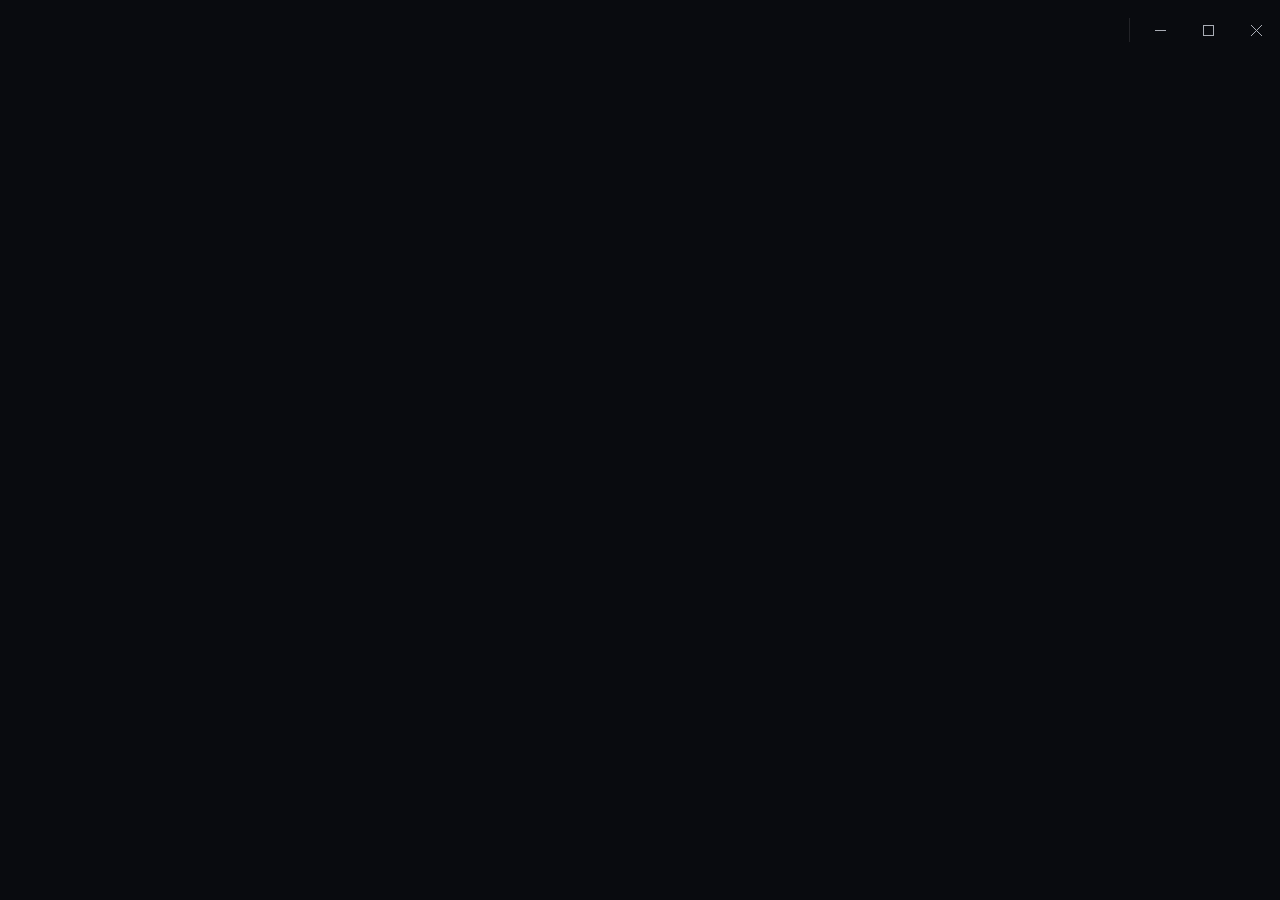
==== ui/index.html @ ceb78665 "duostream v0.5.0" ====
﻿<!doctype html>
<html lang="en">
<head>
  <meta charset="utf-8">
  <meta name="viewport" content="width=device-width, initial-scale=1">
  <title>duostream</title>
  <link rel="stylesheet" href="app.css">
</head>
<body>
  <!-- sign-in gate -->
  <div id="gate" class="gate hidden"></div>

  <!-- app shell -->
  <div id="shell" class="hidden">
    <header class="navbar">
      <div class="left">
        <button class="icon-btn" id="sideToggle" title="Toggle sidebar"></button>
        <a class="logo" href="#" id="logoLink"><svg class="mark" viewBox="0 0 314 215" aria-hidden="true"><g fill="currentColor" stroke="currentColor" stroke-width="20" stroke-linejoin="round"><polygon points="131.14,10 227.86,10 120.86,117 24.14,117"/><polygon points="193.14,98 289.86,98 182.86,205 86.14,205"/></g></svg><span class="word">duostream</span></a>
        <a class="navlink" href="#" data-view="following">Following</a>
        <a class="navlink" href="#" data-view="browse">Browse</a>
        <a class="navlink" href="#" data-view="drops">Drops</a>
      </div>
      <form class="search" id="searchForm" autocomplete="off">
        <input id="searchInput" placeholder="Search" spellcheck="false">
        <button class="icon-btn" type="submit" id="searchBtn" title="Search"></button>
        <div class="suggest hidden" id="suggest"></div>
      </form>
      <div class="right" id="navRight"></div>
    </header>

    <div class="layout">
      <aside class="sidebar" id="sidebar"></aside>
      <main class="main" id="main"></main>
      <aside class="chat hidden" id="chat"></aside>
    </div>
  </div>

  <div id="toast" class="toast hidden"></div>

  <!-- custom window controls (the native title bar is turned off) -->
  <div class="winbar" id="winbar">
    <button class="wb" id="wbMin" title="Minimize" tabindex="-1"><svg viewBox="0 0 10 10"><path d="M0 5h10" /></svg></button>
    <button class="wb" id="wbMax" title="Maximize" tabindex="-1"><svg viewBox="0 0 10 10"><rect x=".5" y=".5" width="9" height="9" /></svg></button>
    <button class="wb close" id="wbClose" title="Close" tabindex="-1"><svg viewBox="0 0 10 10"><path d="M0 0l10 10M10 0 0 10" /></svg></button>
  </div>

  <script src="hls.min.js"></script>
  <script src="enhancer.js"></script>
  <script src="app.js"></script>
  <script src="enhancer-ui.js"></script>
</body>
</html>
---- ui/app.css ----
/* Kick "edge" design tokens (dark theme), taken from kick.com's stylesheet.
   Additions for search suggestions, mini player, plugins and settings are at the end. */
@font-face { font-family: "Inter"; font-weight: 400; src: url("fonts/Inter-Regular.ttf") format("truetype"); }
@font-face { font-family: "Inter"; font-weight: 600; src: url("fonts/Inter-SemiBold.ttf") format("truetype"); }
@font-face { font-family: "Inter"; font-weight: 700; src: url("fonts/Inter-Bold.ttf") format("truetype"); }

:root {
  color-scheme: dark;
  --bg-lowest: #090b0f;      /* surface-bg-lowest  asphaltBlack-950 */
  --bg-default: #181b1f;     /* surface-bg-default asphaltBlack-900 */
  --bg-highest: #23272b;     /* surface-bg-highest asphaltBlack-850 */
  --bg-800: #2e3237;
  --bg-neutral: #3a3d43;     /* neutral-bg-default asphaltBlack-750 */
  --fg: #ffffff;             /* surface-fg-default */
  --fg-subtle: #a9adb5;      /* surface-fg-subtle asphaltBlack-300 */
  --fg-muted: #757981;
  --fg-nontext: #ffffff66;
  --line: #ffffff1a;
  --brand: #53fc18;          /* voltGreen-150 */
  --brand-hover: #00e300;
  --brand-fg: #090b0f;
  --live: #e51147;           /* critical-bg strawberry-500 */
  --twitch: #9147ff;
  --radius-sm: 4px; --radius-md: 6px; --radius-lg: 8px; --radius-xl: 12px;
  --nav-h: 60px;
  --side-w: 256px;
  --side-w-collapsed: 64px;
  --chat-w: 340px;
}

* { box-sizing: border-box; }
html, body { margin: 0; height: 100%; background: var(--bg-lowest); color: var(--fg); font: 400 14px/1.43 "Inter", system-ui, sans-serif; overflow: hidden; -webkit-font-smoothing: antialiased; user-select: none; }
button { font: inherit; color: inherit; border: 0; background: none; cursor: pointer; padding: 0; }
input { font: inherit; color: inherit; }
a { color: inherit; text-decoration: none; }
img { display: block; }
.hidden { display: none !important; }
::-webkit-scrollbar { width: 8px; height: 8px; }
::-webkit-scrollbar-thumb { background: #ffffff26; border-radius: 99px; }
::-webkit-scrollbar-thumb:hover { background: #ffffff40; }
::-webkit-scrollbar-track { background: transparent; }

/* ---------------------------------------------------------------- buttons */
.btn { display: inline-flex; align-items: center; justify-content: center; gap: 6px; height: 36px; padding: 0 16px; border-radius: var(--radius-md); font-weight: 600; font-size: 14px; white-space: nowrap; transition: background .12s; }
.btn.sm { height: 32px; padding: 0 12px; }
.btn.primary { background: var(--brand); color: var(--brand-fg); }
.btn.primary:hover { background: var(--brand-hover); }
.btn.secondary { background: var(--bg-neutral); color: var(--fg); }
.btn.secondary:hover { background: #454950; }
.btn.ghost:hover { background: var(--bg-highest); }
.btn.twitch { background: var(--twitch); color: #fff; }
.btn.twitch:hover { background: #772ce8; }
.btn svg { width: 18px; height: 18px; }
.icon-btn { width: 36px; height: 36px; display: inline-flex; align-items: center; justify-content: center; border-radius: var(--radius-md); color: var(--fg); }
.icon-btn:hover { background: var(--bg-highest); }
.icon-btn svg { width: 20px; height: 20px; }

/* ---------------------------------------------------------------- navbar */
.navbar { position: fixed; inset: 0 0 auto 0; height: var(--nav-h); z-index: 30; display: flex; align-items: center; gap: 8px; padding: 0 16px 0 12px; background: var(--bg-default); }
.navbar .left { display: flex; align-items: center; gap: 4px; flex: 1; min-width: 0; }
.logo { display: flex; align-items: center; gap: 9px; margin: 0 14px 0 6px; font-weight: 600; font-size: 19px; letter-spacing: -.6px; color: var(--brand); text-decoration: none; }
.logo .mark { height: .95em; width: auto; flex: none; }
.logo .word { color: #fff; }
.navlink { height: 36px; padding: 0 12px; display: inline-flex; align-items: center; border-radius: var(--radius-md); font-weight: 600; font-size: 15px; color: var(--fg); }
.navlink:hover { background: var(--bg-highest); }
.navlink.active { color: var(--brand); }
.search { flex: 0 1 480px; display: flex; align-items: center; height: 40px; background: var(--bg-lowest); border: 1px solid var(--bg-neutral); border-radius: var(--radius-lg); padding: 0 6px 0 14px; transition: border-color .12s; }
.search:focus-within { border-color: var(--brand); }
.search input { flex: 1; min-width: 0; height: 100%; background: transparent; border: 0; outline: 0; font-size: 14px; }
.search input::placeholder { color: var(--fg-subtle); }
.search .icon-btn { width: 30px; height: 30px; color: var(--fg-subtle); }
.navbar .right { display: flex; align-items: center; justify-content: flex-end; gap: 8px; flex: 1; }
.shield { color: var(--fg-muted); }
.shield.on { color: var(--brand); }
.nav-avatar { position: relative; width: 36px; height: 36px; border-radius: 50%; }
.nav-avatar img, .nav-avatar .ph { width: 36px; height: 36px; border-radius: 50%; object-fit: cover; }

/* ---------------------------------------------------------------- layout */
.layout { position: fixed; inset: var(--nav-h) 0 0 0; display: flex; }
.sidebar { width: var(--side-w); flex: none; background: var(--bg-lowest); overflow-y: auto; overflow-x: hidden; padding: 10px 8px 20px; border-right: 1px solid var(--line); }
.sidebar.collapsed { width: var(--side-w-collapsed); padding: 10px 8px; }
.side-head { display: flex; align-items: center; justify-content: space-between; height: 36px; padding: 0 8px; font-weight: 700; font-size: 14px; color: var(--fg); }
.side-head .toggle { width: 28px; height: 28px; color: var(--fg-subtle); }
.collapsed .side-head span, .collapsed .side-row .sinfo, .collapsed .side-row .count, .collapsed .side-more, .collapsed .side-empty { display: none; }
.collapsed .side-head { justify-content: center; padding: 0; }
.side-section + .side-section { margin-top: 18px; }
.side-row { display: flex; align-items: center; gap: 10px; height: 44px; padding: 0 8px; border-radius: var(--radius-md); cursor: pointer; }
.side-row:hover { background: var(--bg-default); }
.collapsed .side-row { padding: 0 6px; }
.side-row .sinfo { flex: 1; min-width: 0; }
.side-row .name { font-weight: 700; font-size: 14px; line-height: 18px; white-space: nowrap; overflow: hidden; text-overflow: ellipsis; }
.side-row .cat { font-size: 12px; line-height: 16px; color: var(--fg-subtle); white-space: nowrap; overflow: hidden; text-overflow: ellipsis; }
.side-row .count { display: flex; align-items: center; gap: 6px; font-size: 13px; font-weight: 600; }
.side-row .count .live-dot { width: 8px; height: 8px; border-radius: 50%; background: var(--live); }
.side-row.offline .name { color: var(--fg-subtle); }
.side-row.offline .avatar img { filter: grayscale(1) brightness(.7); }
.side-row.offline .count { color: var(--fg-muted); font-weight: 400; font-size: 12px; }
.side-more { display: block; width: 100%; text-align: left; padding: 6px 8px; font-weight: 600; font-size: 13px; color: var(--brand); }
.side-more:hover { text-decoration: underline; }
.side-empty { padding: 4px 8px; color: var(--fg-subtle); font-size: 13px; }

.main { flex: 1; min-width: 0; overflow-y: auto; overflow-x: hidden; }
.page { padding: 24px 32px 48px; max-width: 2200px; }
.page-title { font-size: 28px; font-weight: 700; line-height: 36px; margin: 0 0 16px; letter-spacing: -.3px; }
.section-title { display: flex; align-items: center; gap: 10px; font-size: 20px; font-weight: 700; margin: 8px 0 16px; }
.section-title .sub { font-size: 14px; font-weight: 400; color: var(--fg-subtle); }
.section-title .spacer { flex: 1; }
.pills { display: flex; gap: 8px; margin-bottom: 20px; flex-wrap: wrap; }
.pill { height: 32px; padding: 0 14px; border-radius: 999px; background: var(--bg-highest); font-weight: 600; font-size: 14px; color: var(--fg); display: inline-flex; align-items: center; }
.pill:hover { background: var(--bg-800); }
.pill.active { background: var(--fg); color: var(--bg-lowest); }
.filter { display: flex; align-items: center; height: 36px; width: 280px; background: var(--bg-highest); border-radius: var(--radius-md); padding: 0 12px; border: 1px solid transparent; }
.filter:focus-within { border-color: var(--brand); }
.filter input { flex: 1; background: transparent; border: 0; outline: 0; }
.filter input::placeholder { color: var(--fg-subtle); }

/* ---------------------------------------------------------------- avatar + platform badge */
.avatar { position: relative; flex: none; width: 32px; height: 32px; }
.avatar img, .avatar .ph { width: 100%; height: 100%; border-radius: 50%; object-fit: cover; background: var(--bg-highest); }
.avatar .ph { display: flex; align-items: center; justify-content: center; font-weight: 700; color: var(--fg-subtle); }
.avatar.live-ring img, .avatar.live-ring .ph { box-shadow: 0 0 0 2px var(--bg-lowest), 0 0 0 4px var(--brand); }
.badge { position: absolute; right: -3px; bottom: -3px; width: 14px; height: 14px; border-radius: 4px; display: flex; align-items: center; justify-content: center; font: 700 10px/1 "Inter"; box-shadow: 0 0 0 2px var(--bg-lowest); }
.badge.t { background: var(--twitch); color: #fff; }
.badge.k { background: var(--brand); color: var(--brand-fg); }
.avatar.lg { width: 40px; height: 40px; }
.avatar.xl { width: 64px; height: 64px; }
.avatar.xl .badge { width: 20px; height: 20px; font-size: 13px; right: -2px; bottom: -2px; border-radius: 6px; }

/* ---------------------------------------------------------------- cards */
.grid { display: grid; grid-template-columns: repeat(auto-fill, minmax(300px, 1fr)); gap: 24px 16px; }
.card { min-width: 0; cursor: pointer; }
.thumb { position: relative; aspect-ratio: 16 / 9; border-radius: var(--radius-lg); overflow: hidden; background: var(--bg-default); }
.thumb img { width: 100%; height: 100%; object-fit: cover; transition: transform .2s ease; }
.card:hover .thumb img { transform: scale(1.04); }
.thumb .live-tag { position: absolute; top: 8px; left: 8px; padding: 1px 6px; border-radius: var(--radius-sm); background: var(--live); color: #fff; font-weight: 700; font-size: 12px; line-height: 18px; text-transform: uppercase; }
.thumb .viewers { position: absolute; bottom: 8px; left: 8px; padding: 1px 6px; border-radius: var(--radius-sm); background: #000000b3; font-weight: 600; font-size: 12px; line-height: 18px; }
.thumb .uptime { position: absolute; bottom: 8px; right: 8px; padding: 1px 6px; border-radius: var(--radius-sm); background: #000000b3; font-size: 12px; line-height: 18px; color: var(--fg-subtle); }
.meta { display: flex; gap: 10px; margin-top: 10px; }
.meta .text { min-width: 0; flex: 1; }
.meta .title { font-weight: 700; font-size: 14px; line-height: 20px; white-space: nowrap; overflow: hidden; text-overflow: ellipsis; }
.card:hover .meta .title { color: var(--brand); }
.meta .chan { font-size: 14px; line-height: 20px; color: var(--fg-subtle); white-space: nowrap; overflow: hidden; text-overflow: ellipsis; }
.meta .cat { font-size: 14px; line-height: 20px; color: var(--fg-subtle); white-space: nowrap; overflow: hidden; text-overflow: ellipsis; }
.meta .cat:hover { color: var(--brand); }
.skeleton .thumb { animation: pulse 1.4s ease-in-out infinite; }
.skeleton .bar { height: 12px; border-radius: 4px; background: var(--bg-default); margin-top: 6px; animation: pulse 1.4s ease-in-out infinite; }
@keyframes pulse { 50% { opacity: .55; } }
.empty { padding: 80px 20px; text-align: center; }
.empty h2 { font-size: 20px; margin: 12px 0 6px; }
.empty p { color: var(--fg-subtle); margin: 0 0 20px; }
.error-box { padding: 10px 14px; border-radius: var(--radius-md); background: #e5114726; color: #ff959a; margin-bottom: 16px; }

/* ---------------------------------------------------------------- channel page */
.channel { display: flex; flex-direction: column; min-height: 100%; }
.player { position: relative; width: 100%; background: #000; aspect-ratio: 16 / 9; max-height: calc(100vh - var(--nav-h) - 120px); overflow: hidden; }
.theater .player { max-height: calc(100vh - var(--nav-h)); height: calc(100vh - var(--nav-h)); aspect-ratio: auto; }
.player video { width: 100%; height: 100%; object-fit: contain; background: #000; display: block; }
.player .state { position: absolute; inset: 0; display: flex; flex-direction: column; align-items: center; justify-content: center; gap: 8px; text-align: center; padding: 20px; }
.player .state h3 { margin: 0; font-size: 20px; }
.player .state p { margin: 0; color: var(--fg-subtle); max-width: 520px; }
.spinner { width: 40px; height: 40px; border-radius: 50%; border: 3px solid #ffffff26; border-top-color: var(--brand); animation: spin .8s linear infinite; }
@keyframes spin { to { transform: rotate(360deg); } }
.controls { position: absolute; inset: auto 0 0 0; height: 64px; padding: 20px 12px 6px; display: flex; align-items: center; gap: 4px; background: linear-gradient(transparent, #000000cc); opacity: 0; transition: opacity .2s; }
.player:hover .controls, .player.paused .controls, .player.menu-open .controls { opacity: 1; }
.player.idle .controls { opacity: 0; }
.player.idle { cursor: none; }
.controls .icon-btn { color: #fff; }
.controls .icon-btn:hover { background: #ffffff1a; }
.vol { display: flex; align-items: center; }
.vol input { width: 0; opacity: 0; transition: width .15s, opacity .15s; accent-color: var(--brand); }
.vol:hover input, .vol input:focus { width: 90px; opacity: 1; margin: 0 8px 0 2px; }
.live-ind { display: inline-flex; align-items: center; gap: 6px; margin-left: 8px; font-weight: 700; font-size: 13px; text-transform: uppercase; }
.live-ind .dot { width: 8px; height: 8px; border-radius: 50%; background: var(--live); }
.adtag { margin-left: 10px; padding: 2px 8px; border-radius: var(--radius-sm); background: #53fc1826; color: var(--brand); font-weight: 600; font-size: 12px; }
.controls .grow { flex: 1; }
.qmenu { position: absolute; right: 12px; bottom: 64px; min-width: 180px; background: var(--bg-default); border-radius: var(--radius-lg); padding: 6px; box-shadow: 0 8px 24px #000a; z-index: 5; }
.qmenu .head { padding: 6px 10px; font-weight: 700; color: var(--fg-subtle); font-size: 12px; text-transform: uppercase; }
.qmenu button { display: flex; width: 100%; align-items: center; justify-content: space-between; padding: 8px 10px; border-radius: var(--radius-md); font-size: 14px; }
.qmenu button:hover { background: var(--bg-highest); }
.qmenu button.sel { color: var(--brand); font-weight: 600; }
.qmenu .row { display: flex; justify-content: space-between; align-items: center; padding: 8px 10px; font-size: 14px; }
.switch { width: 36px; height: 20px; border-radius: 99px; background: var(--bg-neutral); position: relative; transition: background .15s; }
.switch::after { content: ""; position: absolute; top: 2px; left: 2px; width: 16px; height: 16px; border-radius: 50%; background: #fff; transition: transform .15s; }
.switch.on { background: var(--brand); }
.switch.on::after { transform: translateX(16px); }

.info { display: flex; gap: 16px; padding: 16px 24px; }
.info .who { flex: 1; min-width: 0; }
.info .uname { display: flex; align-items: center; gap: 8px; font-size: 20px; font-weight: 700; line-height: 28px; }
.info .stitle { font-weight: 600; font-size: 14px; line-height: 20px; margin-top: 2px; white-space: nowrap; overflow: hidden; text-overflow: ellipsis; }
.info .tags { display: flex; flex-wrap: wrap; gap: 6px; margin-top: 8px; align-items: center; }
.tag { height: 24px; padding: 0 10px; border-radius: 999px; background: var(--bg-highest); font-size: 12px; font-weight: 600; display: inline-flex; align-items: center; color: var(--fg); }
.tag.cat { color: var(--brand); background: #53fc181a; }
.info .actions { display: flex; flex-direction: column; align-items: flex-end; gap: 10px; }
.info .actions .row { display: flex; gap: 8px; }
.info .stats { display: flex; align-items: center; gap: 14px; font-size: 14px; color: var(--fg-subtle); font-variant-numeric: tabular-nums; }
.info .stats .v { display: inline-flex; align-items: center; gap: 6px; color: var(--fg); font-weight: 700; }
.info .stats .v svg { width: 16px; height: 16px; color: var(--brand); }
.offline-tag { padding: 2px 8px; border-radius: var(--radius-sm); background: var(--bg-highest); color: var(--fg-subtle); font-weight: 700; font-size: 12px; }
.live-pill { padding: 1px 6px; border-radius: var(--radius-sm); background: var(--live); color: #fff; font-weight: 700; font-size: 12px; }

/* ---------------------------------------------------------------- chat */
.chat { width: var(--chat-w); flex: none; display: flex; flex-direction: column; background: var(--bg-lowest); border-left: 1px solid var(--line); }
.chat-head { height: 52px; flex: none; display: flex; align-items: center; justify-content: space-between; padding: 0 8px 0 16px; border-bottom: 1px solid var(--line); font-weight: 700; font-size: 16px; }
.chat-log { flex: 1; overflow-y: auto; padding: 8px 10px 8px 14px; font-size: 14px; line-height: 22px; user-select: text; }
.msg { padding: 3px 6px; border-radius: var(--radius-sm); overflow-wrap: anywhere; }
.msg:hover { background: var(--bg-default); }
.msg .u { font-weight: 700; cursor: pointer; }
.msg .t { color: #ffffffe6; }
.msg img.em { display: inline-block; height: 28px; max-width: 112px; vertical-align: middle; margin: -4px 1px; }
.msg.sys { color: var(--fg-subtle); font-size: 13px; }
.chat-paused { position: absolute; left: 50%; transform: translateX(-50%); bottom: 132px; padding: 6px 12px; border-radius: 999px; background: var(--bg-highest); font-weight: 600; font-size: 13px; box-shadow: 0 4px 12px #0008; }
.chat-foot { flex: none; padding: 10px 12px 12px; }
.chat-input { display: flex; align-items: center; min-height: 44px; background: var(--bg-highest); border: 1px solid transparent; border-radius: var(--radius-lg); padding: 0 6px 0 12px; }
.chat-input:focus-within { border-color: var(--brand); }
.chat-input input { flex: 1; min-width: 0; background: transparent; border: 0; outline: 0; height: 42px; }
.chat-input input::placeholder { color: var(--fg-subtle); }
.chat-foot .row { display: flex; align-items: center; justify-content: space-between; margin-top: 8px; color: var(--fg-subtle); font-size: 12px; }
.chat-signin { text-align: center; padding: 8px 0 4px; color: var(--fg-subtle); }
.chat-signin .btn { margin-top: 8px; width: 100%; }

/* ---------------------------------------------------------------- sign-in */
.gate { position: fixed; inset: 0; z-index: 50; background: var(--bg-lowest); display: flex; align-items: center; justify-content: center; overflow: auto; }
.gate .box { width: 440px; max-width: calc(100% - 32px); background: var(--bg-default); border-radius: var(--radius-xl); padding: 32px; }
.gate .logo { margin: 0 0 18px; justify-content: center; font-size: 28px; }
.gate h1 { font-size: 24px; margin: 0 0 6px; text-align: center; }
.gate .lead { text-align: center; color: var(--fg-subtle); margin: 0 0 24px; }
.provider { border: 1px solid var(--line); border-radius: var(--radius-lg); padding: 16px; }
.provider + .provider { margin-top: 12px; }
.provider .phead { display: flex; align-items: center; gap: 10px; font-weight: 700; font-size: 16px; }
.provider .phead .grow { flex: 1; }
.provider .btn { width: 100%; margin-top: 12px; height: 40px; }
.provider .note { color: var(--fg-subtle); font-size: 13px; margin-top: 10px; }
.provider .code { font: 700 32px/1.2 "Inter"; letter-spacing: 4px; text-align: center; color: var(--twitch); margin: 12px 0 4px; user-select: text; }
.provider .field { display: block; width: 100%; height: 40px; margin-top: 8px; padding: 0 12px; background: var(--bg-lowest); border: 1px solid var(--bg-neutral); border-radius: var(--radius-md); outline: 0; }
.provider .field:focus { border-color: var(--brand); }
.provider .mono { font-family: Consolas, monospace; color: var(--brand); user-select: text; }
.signed { display: flex; align-items: center; gap: 10px; margin-top: 12px; }
.signed .grow { flex: 1; font-weight: 600; }
.provider .signed .btn { width: auto; margin-top: 0; height: 30px; padding: 0 12px; font-size: 13px; flex: none; }
.ok-pill { padding: 2px 8px; border-radius: 999px; background: #53fc1826; color: var(--brand); font-size: 12px; font-weight: 700; }
.gate .continue { width: 100%; margin-top: 20px; height: 40px; }

.toast { position: fixed; left: 50%; bottom: 24px; transform: translateX(-50%); z-index: 60; padding: 10px 16px; border-radius: var(--radius-lg); background: var(--bg-highest); box-shadow: 0 8px 24px #000a; font-weight: 600; max-width: 560px; }

.menu { position: fixed; z-index: 70; min-width: 200px; background: var(--bg-default); border-radius: var(--radius-lg); padding: 6px; box-shadow: 0 8px 24px #000c; }
.menu button { display: flex; align-items: center; gap: 10px; width: 100%; padding: 8px 10px; border-radius: var(--radius-md); text-align: left; }
.menu button:hover { background: var(--bg-highest); }
.menu button svg { width: 18px; height: 18px; flex: none; }
.menu .sep { height: 1px; background: var(--line); margin: 6px 0; }
.menu .who { padding: 8px 10px; display: flex; gap: 10px; align-items: center; font-weight: 700; }

/* ---------------------------------------------------------------- search suggestions */
.search { position: relative; }
.suggest { position: absolute; top: 46px; left: 0; right: 0; z-index: 40; background: var(--bg-default); border-radius: var(--radius-lg); padding: 6px; box-shadow: 0 12px 32px #000c; max-height: 420px; overflow-y: auto; }
.sg-row { display: flex; align-items: center; gap: 10px; height: 48px; padding: 0 10px; border-radius: var(--radius-md); cursor: pointer; }
.sg-row:hover, .sg-row.sel { background: var(--bg-highest); }
.sg-row .sinfo { flex: 1; min-width: 0; }
.sg-row .name { font-weight: 700; font-size: 14px; white-space: nowrap; overflow: hidden; text-overflow: ellipsis; }
.sg-row .cat { font-size: 12px; color: var(--fg-subtle); white-space: nowrap; overflow: hidden; text-overflow: ellipsis; }
.sg-row .count { display: flex; align-items: center; gap: 6px; font-size: 13px; font-weight: 600; }
.sg-row .live-dot { width: 8px; height: 8px; border-radius: 50%; background: var(--live); }
.sg-row .off { font-size: 12px; color: var(--fg-muted); }
.sg-loading { padding: 12px; color: var(--fg-subtle); font-size: 13px; }

/* ---------------------------------------------------------------- mini player */
.mini { position: fixed; right: 20px; bottom: 20px; width: 400px; z-index: 45; border-radius: var(--radius-lg); overflow: hidden; background: #000; box-shadow: 0 16px 40px #000d; border: 1px solid var(--line); }
.mini .player { aspect-ratio: 16 / 9; max-height: none; height: auto; }
.mini .controls { height: 48px; padding: 12px 6px 2px; }
.mini #cTheater, .mini #cGear, .mini #cChat, .mini #cFull, .mini .live-ind, .mini #pButtons { display: none; }
.mini-bar { display: flex; align-items: center; gap: 10px; padding: 8px 6px 8px 12px; background: var(--bg-default); }
.mini-bar .sinfo { flex: 1; min-width: 0; }
.mini-bar .name { font-weight: 700; font-size: 14px; white-space: nowrap; overflow: hidden; text-overflow: ellipsis; }
.mini-bar .cat { font-size: 12px; color: var(--fg-subtle); white-space: nowrap; overflow: hidden; text-overflow: ellipsis; }

/* ---------------------------------------------------------------- plugins + settings */
.plugin-btn.on { color: var(--brand); }
.icon-btn.on { color: var(--brand); }
.plugin-list { display: flex; flex-direction: column; gap: 10px; }
.plugin-card { display: flex; align-items: center; gap: 14px; padding: 14px 16px; background: var(--bg-default); border-radius: var(--radius-lg); }
.pc-icon { width: 40px; height: 40px; flex: none; border-radius: var(--radius-md); background: #53fc181a; color: var(--brand); display: flex; align-items: center; justify-content: center; }
.pc-icon svg { width: 22px; height: 22px; }
.pc-body { flex: 1; min-width: 0; }
.pc-name { font-weight: 700; font-size: 15px; display: flex; align-items: center; gap: 6px; }
.pc-ver { font-weight: 400; font-size: 12px; color: var(--fg-muted); }
.pc-desc { color: var(--fg-subtle); font-size: 13px; margin-top: 2px; }
.pc-author { color: var(--fg-muted); font-size: 12px; margin-top: 4px; }
.pc-actions { display: flex; align-items: center; gap: 10px; flex: none; }
.pc-src { font-size: 11px; color: var(--fg-muted); }
.row-actions { display: flex; gap: 8px; margin-top: 10px; }
.row-actions .btn svg { width: 16px; height: 16px; }
.hint { color: var(--fg-subtle); font-size: 13px; margin: 0 0 10px; }
.hint code, .docs code { background: var(--bg-highest); padding: 1px 5px; border-radius: 4px; font-size: 12px; user-select: text; }
.source-row { display: flex; align-items: center; justify-content: space-between; gap: 10px; padding: 8px 12px; background: var(--bg-default); border-radius: var(--radius-md); margin-bottom: 6px; font-size: 13px; word-break: break-all; }
.source-add { display: flex; gap: 8px; margin-top: 8px; }
.source-add input { flex: 1; height: 32px; padding: 0 10px; background: var(--bg-lowest); border: 1px solid var(--bg-neutral); border-radius: var(--radius-md); outline: 0; }
.source-add input:focus { border-color: var(--brand); }
.docs { background: var(--bg-default); border-radius: var(--radius-lg); padding: 18px 20px; line-height: 1.6; user-select: text; }
.docs pre { background: var(--bg-lowest); border-radius: var(--radius-md); padding: 12px 14px; overflow-x: auto; margin: 8px 0 14px; }
.docs pre code { background: none; padding: 0; font-size: 12.5px; }
.setting { display: flex; align-items: center; justify-content: space-between; gap: 16px; padding: 14px 16px; background: var(--bg-default); border-radius: var(--radius-lg); margin-bottom: 10px; }
.setting p { margin: 2px 0 0; color: var(--fg-subtle); font-size: 13px; }
.setting .switch { flex: none; }
.msg.hl { background: #53fc1814; box-shadow: inset 3px 0 0 var(--brand); }
.msg .pre { color: var(--fg-muted); font-size: 12px; margin-right: 6px; font-variant-numeric: tabular-nums; }

/* ---------------------------------------------------------------- v0.4: platform marks */
.badge svg { width: 72%; height: 72%; display: block; }
.badge.big { position: static; width: 24px; height: 24px; border-radius: 6px; box-shadow: none; flex: none; }
.badge.inline { position: static; display: inline-flex; width: 18px; height: 18px; border-radius: 5px; box-shadow: none; vertical-align: -3px; margin-right: 4px; }
.section-title .badge.big { width: 26px; height: 26px; }
.ptag { gap: 5px; padding: 0 9px 0 7px; }
.ptag svg { width: 12px; height: 12px; }
.ptag.t svg { color: var(--twitch); }
.ptag.k svg { color: var(--brand); }
.btn.xs { height: 26px; padding: 0 10px; font-size: 12px; border-radius: var(--radius-sm); }
.btn.xs svg { width: 14px; height: 14px; }
.hint { color: var(--fg-subtle); font-size: 13px; line-height: 1.5; }
.grow { flex: 1; min-width: 0; }
.muted { color: var(--fg-muted); }

/* channel tabs */
.ch-tabs { padding: 0 24px 40px; }
.tabbar { display: flex; gap: 24px; border-bottom: 1px solid var(--line); margin-bottom: 20px; }
.tabbar button { height: 44px; font-weight: 600; font-size: 15px; color: var(--fg-subtle); border-bottom: 2px solid transparent; margin-bottom: -1px; }
.tabbar button:hover { color: var(--fg); }
.tabbar button.active { color: var(--fg); border-bottom-color: var(--brand); }
.tab-loading { display: flex; justify-content: center; padding: 32px; }
.about { display: flex; flex-direction: column; gap: 24px; }
.about-main { background: var(--bg-default); border-radius: var(--radius-xl); padding: 20px 24px; max-width: 900px; }
.about-main h3 { margin: 0 0 4px; font-size: 18px; }
.about .followers { color: var(--fg-subtle); margin-bottom: 12px; }
.about .followers b { color: var(--fg); }
.about .bio { margin: 0; white-space: pre-wrap; line-height: 1.6; user-select: text; max-width: 75ch; }
.socials { display: flex; flex-wrap: wrap; gap: 8px; margin-top: 16px; }
.social { display: inline-flex; align-items: center; gap: 6px; height: 32px; padding: 0 12px; border-radius: 999px; background: var(--bg-highest); font-weight: 600; font-size: 13px; }
.social:hover { background: var(--bg-800); color: var(--brand); }
.social svg { width: 14px; height: 14px; }
.panels { display: grid; grid-template-columns: repeat(auto-fill, minmax(280px, 320px)); gap: 16px; }
.panel h4 { margin: 0 0 8px; font-size: 15px; }
.panel img { width: 100%; border-radius: var(--radius-md); }
.panel img.clickable { cursor: pointer; }
.panel .ptext { margin-top: 8px; color: var(--fg-subtle); font-size: 13px; white-space: pre-wrap; user-select: text; overflow-wrap: anywhere; }
.vgrid { display: grid; grid-template-columns: repeat(auto-fill, minmax(260px, 1fr)); gap: 20px 16px; }
.vcard { cursor: pointer; min-width: 0; }
.vcard .thumb .dur { position: absolute; bottom: 8px; right: 8px; padding: 1px 6px; border-radius: var(--radius-sm); background: #000000c0; font-weight: 600; font-size: 12px; }
.vcard .thumb .now { position: absolute; top: 8px; left: 8px; padding: 1px 6px; border-radius: var(--radius-sm); background: var(--brand); color: var(--brand-fg); font-weight: 700; font-size: 12px; }
.vcard:hover .thumb img { transform: scale(1.04); }
.vcard.playing .thumb { box-shadow: 0 0 0 2px var(--brand); }
.vtitle { margin-top: 8px; font-weight: 700; white-space: nowrap; overflow: hidden; text-overflow: ellipsis; }
.vcard:hover .vtitle { color: var(--brand); }
.vmeta { color: var(--fg-subtle); font-size: 13px; white-space: nowrap; overflow: hidden; text-overflow: ellipsis; }

/* VOD controls */
.controls .seek { position: absolute; left: 12px; right: 12px; top: 2px; width: auto; accent-color: var(--brand); height: 14px; cursor: pointer; }
.vtime { margin-left: 10px; font-size: 13px; font-variant-numeric: tabular-nums; color: #fff; }
#cBackLive { margin-left: 10px; }
.vod-title { position: absolute; top: 0; left: 0; right: 0; padding: 12px 16px 24px; background: linear-gradient(#000000b0, transparent); font-weight: 600; opacity: 0; transition: opacity .2s; pointer-events: none; white-space: nowrap; overflow: hidden; text-overflow: ellipsis; }
.player:hover .vod-title, .player.paused .vod-title { opacity: 1; }

/* categories */
.cat-grid { display: grid; grid-template-columns: repeat(auto-fill, minmax(150px, 1fr)); gap: 20px 14px; }
.cat-card { cursor: pointer; min-width: 0; }
.cat-card .art { aspect-ratio: 3 / 4; border-radius: var(--radius-lg); overflow: hidden; background: var(--bg-default); }
.cat-card .art img { width: 100%; height: 100%; object-fit: cover; transition: transform .2s; }
.cat-card:hover .art img { transform: scale(1.04); }
.cat-card.skeleton .art { animation: pulse 1.4s ease-in-out infinite; }
.cname { margin-top: 8px; font-weight: 700; white-space: nowrap; overflow: hidden; text-overflow: ellipsis; }
.cat-card:hover .cname { color: var(--brand); }
.cmeta { display: flex; align-items: center; gap: 6px; color: var(--fg-subtle); font-size: 13px; }
.cmeta .plats { display: inline-flex; gap: 4px; margin-left: auto; }
.cmeta .plats svg { width: 13px; height: 13px; }
.cmeta .plats svg:first-child { color: var(--twitch); }
.cmeta .plats svg:last-child { color: var(--brand); }
.cat-head { display: flex; gap: 20px; align-items: flex-end; }
.cat-head img { width: 110px; aspect-ratio: 3 / 4; object-fit: cover; border-radius: var(--radius-lg); }
.cat-head .sub { color: var(--fg-subtle); }
.cat-head .tags { display: flex; gap: 6px; }

/* drops */
.drop-camp { background: var(--bg-default); border-radius: var(--radius-xl); padding: 16px; margin-bottom: 14px; }
.dc-head { display: flex; align-items: center; gap: 14px; }
.dc-head img { width: 48px; height: 64px; object-fit: cover; border-radius: var(--radius-md); flex: none; }
.dc-name { font-weight: 700; font-size: 15px; }
.dc-sub { color: var(--fg-subtle); font-size: 13px; }
.dc-sub .warn { color: #ffb800; }
.dc-items { display: grid; grid-template-columns: repeat(auto-fill, minmax(150px, 1fr)); gap: 12px; margin-top: 14px; }
.drop-item { background: var(--bg-highest); border-radius: var(--radius-lg); padding: 10px; min-width: 0; }
.di-img { height: 64px; display: flex; align-items: center; justify-content: center; color: var(--fg-subtle); }
.di-img img { max-height: 64px; max-width: 100%; object-fit: contain; }
.di-img svg { width: 32px; height: 32px; }
.di-name { margin-top: 8px; font-weight: 600; font-size: 13px; white-space: nowrap; overflow: hidden; text-overflow: ellipsis; }
.pbar { height: 6px; border-radius: 99px; background: var(--bg-neutral); margin: 8px 0 6px; overflow: hidden; }
.pbar i { display: block; height: 100%; background: var(--brand); border-radius: 99px; }
.di-meta { font-size: 12px; color: var(--fg-subtle); min-height: 26px; display: flex; align-items: center; }

/* chat extras */
.chat-head .grow { flex: 1; }
.chat-head > span:first-child { display: inline-flex; align-items: center; min-width: 0; overflow: hidden; white-space: nowrap; text-overflow: ellipsis; }
.msg { position: relative; }
.msg .bdg { display: inline-block; width: 18px; height: 18px; vertical-align: -4px; margin-right: 3px; border-radius: 3px; }
.msg .bdg.kb, .ucard .bdg.kb { display: inline-flex; align-items: center; justify-content: center; }
.bdg.kb svg { width: 14px; height: 14px; }
.ucard .bdg { display: inline-block; width: 20px; height: 20px; margin-right: 4px; border-radius: 3px; }
.msg .rline { display: flex; align-items: center; gap: 4px; font-size: 12px; color: var(--fg-subtle); white-space: nowrap; overflow: hidden; text-overflow: ellipsis; }
.msg .rline svg { width: 12px; height: 12px; flex: none; }
.msg .rline span { overflow: hidden; text-overflow: ellipsis; }
.msg .mact { position: absolute; right: 4px; top: 2px; width: 26px; height: 26px; border-radius: var(--radius-sm); background: var(--bg-highest); display: none; align-items: center; justify-content: center; }
.msg .mact svg { width: 15px; height: 15px; }
.msg:hover .mact { display: inline-flex; }
.msg .mact:hover { color: var(--brand); }
.clink { color: var(--brand); cursor: pointer; text-decoration: underline; }
.chat-foot { position: relative; }
.chat-foot .row .as { margin-right: 8px; }
.chat-pop { position: absolute; left: 12px; right: 12px; bottom: calc(100% - 4px); max-height: 360px; overflow: auto; background: var(--bg-default); border: 1px solid var(--line); border-radius: var(--radius-lg); box-shadow: 0 -8px 24px #0009; z-index: 6; padding: 6px; }
.ac-row { display: block; width: 100%; text-align: left; padding: 6px 10px; border-radius: var(--radius-md); font-weight: 600; }
.ac-row.sel, .ac-row:hover { background: var(--bg-highest); color: var(--brand); }
.reply-bar { display: flex; align-items: center; gap: 8px; padding: 6px 4px 8px 8px; color: var(--fg-subtle); font-size: 13px; }
.reply-bar > svg { width: 16px; height: 16px; flex: none; }
.reply-bar b { color: var(--fg); }
.reply-bar small { display: block; white-space: nowrap; overflow: hidden; text-overflow: ellipsis; }
.reply-bar .icon-btn { width: 28px; height: 28px; }
.chat-input .em-btn { width: 32px; height: 32px; color: var(--fg-subtle); }
.chat-input .em-btn:hover { color: var(--brand); }
.em-picker input { width: 100%; height: 34px; padding: 0 10px; border-radius: var(--radius-md); background: var(--bg-highest); border: 1px solid transparent; outline: 0; margin-bottom: 6px; }
.em-picker input:focus { border-color: var(--brand); }
.em-group { font-size: 12px; font-weight: 700; color: var(--fg-subtle); text-transform: uppercase; padding: 8px 4px 4px; }
.em-row { display: flex; flex-wrap: wrap; gap: 2px; }
.em-cell { width: 40px; height: 40px; border-radius: var(--radius-md); display: flex; align-items: center; justify-content: center; }
.em-cell:hover { background: var(--bg-highest); }
.em-cell img { max-width: 32px; max-height: 32px; }
.em-cell.locked { opacity: .35; filter: grayscale(1); }
.pts-btn { display: inline-flex; align-items: center; gap: 6px; height: 28px; padding: 0 8px; border-radius: var(--radius-md); font-weight: 700; color: var(--fg); }
.pts-btn:hover { background: var(--bg-highest); }
.pts-btn img, .pts-btn svg { width: 18px; height: 18px; color: var(--brand); }
.pts-claim { padding: 1px 6px; border-radius: var(--radius-sm); background: var(--brand); color: var(--brand-fg); font-size: 11px; }
.pts-menu { padding: 6px; }
.pts-head { display: flex; align-items: center; gap: 8px; font-size: 15px; }
.pts-head img, .pts-head svg { width: 22px; height: 22px; color: var(--brand); }
.pts-head span { color: var(--fg-subtle); font-size: 13px; }
.pts-list { display: grid; grid-template-columns: 1fr 1fr; gap: 8px; }
.reward { display: flex; flex-direction: column; align-items: center; gap: 6px; padding: 10px 6px; border-radius: var(--radius-lg); background: var(--bg-highest); text-align: center; }
.reward:hover { box-shadow: inset 0 0 0 1px var(--rc); }
.reward.dim { opacity: .5; }
.reward .ri { width: 40px; height: 40px; border-radius: var(--radius-md); background: var(--rc); display: flex; align-items: center; justify-content: center; }
.reward .ri img { width: 28px; height: 28px; }
.reward .ri svg { width: 22px; height: 22px; color: #000; }
.reward .rt { font-size: 12px; font-weight: 600; line-height: 1.3; }
.reward .rc { font-size: 12px; color: var(--fg-subtle); }
.pts-menu .field { width: 100%; margin: 8px 0; }
.row-actions { display: flex; gap: 8px; justify-content: flex-end; margin-top: 8px; }

/* user card */
.ucard { position: fixed; z-index: 60; width: 320px; max-height: 70vh; overflow: auto; background: var(--bg-default); border: 1px solid var(--line); border-radius: var(--radius-xl); box-shadow: 0 12px 32px #000c; padding: 14px; }
.uc-head { display: flex; gap: 12px; align-items: flex-start; }
.uc-name { font-weight: 700; font-size: 16px; }
.uc-sub { color: var(--fg-subtle); font-size: 12px; }
.uc-badges { margin-top: 4px; }
.uc-bio { margin-top: 10px; font-size: 13px; color: var(--fg-subtle); white-space: pre-wrap; user-select: text; }
.uc-recent { margin-top: 12px; border-top: 1px solid var(--line); padding-top: 10px; }
.uc-label { font-size: 12px; font-weight: 700; color: var(--fg-subtle); text-transform: uppercase; margin-bottom: 6px; }
.uc-msg { font-size: 13px; padding: 3px 0; overflow-wrap: anywhere; user-select: text; }
.uc-msg img.em { display: inline-block; height: 22px; vertical-align: middle; }
.uc-actions { display: flex; gap: 8px; margin-top: 12px; justify-content: flex-end; }

/* pop-out chat window */
/* ---------------------------------------------------------------- v0.5: search + browse */
.sg-head { padding: 8px 12px 4px; font-size: 11px; font-weight: 700; letter-spacing: .4px; text-transform: uppercase; color: var(--fg-muted); }
.sg-art { width: 32px; height: 42px; flex: none; border-radius: 4px; overflow: hidden; background: var(--bg-highest); }
.sg-art img { width: 100%; height: 100%; object-fit: cover; }
.sg-row .plats { display: inline-flex; gap: 4px; margin-left: auto; }
.sg-row .plats svg { width: 13px; height: 13px; }
.sg-row .plats svg:first-child { color: var(--twitch); }
.sg-row .plats svg:last-child { color: var(--brand); }
.sg-row.recent > svg, .sg-row.all > svg { width: 18px; height: 18px; color: var(--fg-subtle); flex: none; margin: 0 7px; }
.sg-row.all { border-top: 1px solid var(--line); }
.sg-row.all .name { color: var(--brand); }
.sg-x { width: 26px; height: 26px; margin-left: auto; color: var(--fg-muted); }
.sg-x svg { width: 14px; height: 14px; }
.pill .pc { margin-left: 6px; font-size: 12px; opacity: .65; }
.chan-list { display: flex; flex-direction: column; gap: 6px; max-width: 900px; }
.chan-row { display: flex; align-items: center; gap: 16px; padding: 12px 14px; border-radius: var(--radius-lg); cursor: pointer; }
.chan-row:hover { background: var(--bg-default); }
.cr-name { font-weight: 700; font-size: 16px; }
.cr-sub { color: var(--fg-subtle); display: flex; align-items: center; gap: 6px; }
.filters { display: flex; flex-wrap: wrap; align-items: center; gap: 8px; margin-bottom: 18px; }
.filters .spacer { flex: 1; }
.fsel { height: 34px; padding: 0 30px 0 12px; border-radius: 999px; background: var(--bg-highest); border: 1px solid transparent; color: var(--fg); font-weight: 600; font-size: 13px; outline: 0; cursor: pointer;
  appearance: none; background-image: linear-gradient(45deg, transparent 50%, var(--fg-subtle) 50%), linear-gradient(135deg, var(--fg-subtle) 50%, transparent 50%);
  background-position: calc(100% - 15px) 15px, calc(100% - 10px) 15px; background-size: 5px 5px; background-repeat: no-repeat; }
.fsel:hover { background-color: var(--bg-800); }
.fsel:focus { border-color: var(--brand); }
.fsel option { background: var(--bg-default); }
.fchip { display: inline-flex; align-items: center; gap: 6px; height: 34px; padding: 0 12px; border-radius: 999px; background: var(--bg-highest); font-weight: 600; font-size: 13px; }
.fchip svg { width: 15px; height: 15px; }
.fchip:hover { background: var(--bg-800); }
.fchip.on { background: #53fc1826; color: var(--brand); }
.load-more { display: flex; justify-content: center; padding: 28px 0 8px; min-height: 60px; }
.ctags { display: flex; flex-wrap: wrap; gap: 4px; margin-top: 6px; }
.ctag { height: 20px; padding: 0 8px; border-radius: 999px; background: var(--bg-highest); font-size: 11px; font-weight: 600; color: var(--fg-subtle); }
.ctag:hover { background: var(--bg-800); color: var(--fg); }
.thumb video.pv { position: absolute; inset: 0; width: 100%; height: 100%; object-fit: cover; background: #000; opacity: 0; transition: opacity .25s; }
.thumb video.pv.on { opacity: 1; }
.thumb > span { z-index: 1; }
.fy { margin-bottom: 28px; }
.live-ind.behind .dot { background: var(--fg-muted); }
.live-ind.behind { color: var(--fg-subtle); }
#cTime { margin-left: 10px; }

.update-bar { position: fixed; left: 50%; bottom: 20px; transform: translateX(-50%); z-index: 80; display: flex; align-items: center; gap: 12px; padding: 10px 10px 10px 16px; border-radius: var(--radius-xl); background: var(--bg-default); border: 1px solid var(--line); box-shadow: 0 10px 30px #000c; }
.update-bar > svg { width: 18px; height: 18px; color: var(--brand); }
.update-bar b { color: var(--brand); }

body.popout > #chat { position: fixed; inset: 0; width: auto; border-left: 0; display: flex; }
.chat-log { min-height: 0; }
body.popout .empty svg { width: 40px; height: 40px; color: var(--fg-muted); }

/* ================================================================ v0.6 polish: motion, depth, interaction states */
:root {
  --ease: cubic-bezier(.2, .8, .2, 1);
  --ease-out: cubic-bezier(.16, 1, .3, 1);
  --t-fast: 120ms;
  --t: 200ms;
  --shadow-1: 0 1px 2px #0006, 0 2px 8px #0004;
  --shadow-2: 0 6px 20px #0008, 0 2px 6px #0006;
  --shadow-3: 0 18px 48px #000b, 0 4px 12px #0008;
  --ring: 0 0 0 2px var(--bg-lowest), 0 0 0 4px #53fc18b3;
  --glow: 0 0 0 4px #53fc1826, 0 6px 22px #53fc1833;
}
::selection { background: #53fc1855; color: #fff; }

/* -- focus: keyboard only, consistent ring */
:focus { outline: none; }
:focus-visible { outline: none; box-shadow: var(--ring); border-radius: var(--radius-md); }
input:focus-visible, select:focus-visible, textarea:focus-visible, video:focus-visible { box-shadow: none; }

/* -- buttons */
.btn { position: relative; transition: background var(--t-fast) var(--ease), color var(--t-fast) var(--ease), box-shadow var(--t) var(--ease), transform var(--t-fast) var(--ease), opacity var(--t-fast); }
.btn:active:not(:disabled) { transform: scale(.97); }
.btn:disabled { opacity: .55; cursor: default; }
.btn.primary { box-shadow: inset 0 -2px 0 #0000001f, var(--shadow-1); }
.btn.primary:hover:not(:disabled) { background: #6bff35; box-shadow: inset 0 -2px 0 #0000001f, var(--glow); transform: translateY(-1px); }
.btn.primary:active:not(:disabled) { transform: translateY(0) scale(.97); box-shadow: inset 0 2px 0 #00000026; }
.btn.secondary { box-shadow: inset 0 1px 0 #ffffff0d; }
.btn.secondary:hover:not(:disabled) { background: #474b53; transform: translateY(-1px); }
.btn.twitch { box-shadow: inset 0 -2px 0 #00000026; }
.btn.twitch:hover:not(:disabled) { background: #a370ff; box-shadow: 0 0 0 4px #9147ff2e, 0 6px 22px #9147ff40; transform: translateY(-1px); }
.btn svg { transition: transform var(--t) var(--ease-out); }
.btn:hover svg { transform: scale(1.1); }
.icon-btn { transition: background var(--t-fast) var(--ease), color var(--t-fast), transform var(--t-fast) var(--ease); }
.icon-btn:active { transform: scale(.9); }
.icon-btn svg { transition: transform var(--t) var(--ease-out); }
.icon-btn:hover svg { transform: scale(1.08); }
.icon-btn.on, .plugin-btn.on { color: var(--brand); }

/* -- depth: navbar floats over content, logo reacts */
.navbar { box-shadow: 0 1px 0 var(--line), 0 8px 24px #00000059; }
.logo .mark { transition: transform .35s var(--ease-out), filter .35s; }
.logo:hover .mark { transform: rotate(-8deg) scale(1.08); filter: drop-shadow(0 0 8px #53fc1880); }
.nav-avatar .avatar img { transition: transform var(--t) var(--ease-out), box-shadow var(--t); }
.nav-avatar:hover .avatar img { transform: scale(1.08); box-shadow: 0 0 0 2px var(--brand); }

/* -- nav links: animated underline */
.navlink { position: relative; transition: background var(--t-fast), color var(--t-fast); }
.navlink::after { content: ""; position: absolute; left: 12px; right: 12px; bottom: 3px; height: 2px; border-radius: 2px; background: var(--brand); transform: scaleX(0); transition: transform var(--t) var(--ease-out); }
.navlink.active::after { transform: scaleX(1); }
.navlink:hover { background: transparent; color: var(--brand); }

/* -- search */
.search { transition: border-color var(--t), box-shadow var(--t), background var(--t); }
.search:focus-within { box-shadow: 0 0 0 4px #53fc181a; background: #0c0f13; }

/* -- pills, chips, tags, selects */
.pill, .fchip, .ctag, .social, .fsel, .tag { transition: background var(--t-fast), color var(--t-fast), transform var(--t-fast) var(--ease), box-shadow var(--t); }
.pill:active, .fchip:active, .ctag:active, .social:active { transform: scale(.96); }
.pill.active { box-shadow: 0 4px 14px #ffffff1f; }

/* -- switches */
.switch { transition: background var(--t) var(--ease); box-shadow: inset 0 1px 2px #0007; }
.switch::after { box-shadow: 0 1px 3px #0008; transition: transform var(--t) var(--ease-out), width var(--t-fast); }
.switch:active::after { width: 20px; }
.switch.on:active::after { transform: translateX(12px); }
.switch.on { box-shadow: inset 0 1px 2px #0004, 0 0 12px #53fc1840; }

/* -- page transitions (only when the view changes; see setView) */
@keyframes pageIn { from { opacity: 0; transform: translateY(8px); } to { opacity: 1; transform: none; } }
@keyframes cardIn { from { opacity: 0; transform: translateY(10px) scale(.985); } to { opacity: 1; transform: none; } }
.main.enter > * { animation: pageIn .32s var(--ease-out) both; }
.main.enter .grid > *, .main.enter .cat-grid > *, .main.enter .vgrid > *, .main.enter .chan-list > * { animation: cardIn .42s var(--ease-out) both; }
.main.enter .grid > :nth-child(2), .main.enter .cat-grid > :nth-child(2) { animation-delay: 30ms; }
.main.enter .grid > :nth-child(3), .main.enter .cat-grid > :nth-child(3) { animation-delay: 60ms; }
.main.enter .grid > :nth-child(4), .main.enter .cat-grid > :nth-child(4) { animation-delay: 90ms; }
.main.enter .grid > :nth-child(5), .main.enter .cat-grid > :nth-child(5) { animation-delay: 120ms; }
.main.enter .grid > :nth-child(6), .main.enter .cat-grid > :nth-child(6) { animation-delay: 150ms; }
.main.enter .grid > :nth-child(7), .main.enter .cat-grid > :nth-child(7) { animation-delay: 180ms; }
.main.enter .grid > :nth-child(n+8), .main.enter .cat-grid > :nth-child(n+8) { animation-delay: 210ms; }

/* -- stream / video / category cards: lift + glow */
.card .thumb, .vcard .thumb, .cat-card .art { transition: transform var(--t) var(--ease-out), box-shadow var(--t) var(--ease-out); }
.card:hover .thumb, .vcard:hover .thumb { transform: translateY(-4px); box-shadow: 0 0 0 2px var(--brand), 0 14px 30px #000b, 0 0 26px #53fc1826; }
.cat-card:hover .art { transform: translateY(-4px); box-shadow: 0 0 0 2px var(--brand), 0 14px 30px #000b; }
.thumb img, .cat-card .art img { transition: transform .45s var(--ease-out), filter .3s; }
.card:hover .thumb img, .vcard:hover .thumb img { transform: scale(1.05); }
.card:active .thumb, .vcard:active .thumb, .cat-card:active .art { transform: translateY(-1px) scale(.99); }
.meta .title, .vtitle, .cname { transition: color var(--t-fast); }
.thumb .live-tag { box-shadow: 0 2px 8px #e5114766; letter-spacing: .3px; }
.thumb .viewers, .thumb .uptime { backdrop-filter: blur(6px); background: #000000a6; }
.card .avatar img { transition: transform var(--t) var(--ease-out); }
.card:hover .avatar img { transform: scale(1.06); }

/* -- live indicators pulse */
@keyframes livePulse { 0% { box-shadow: 0 0 0 0 #e51147b3; } 70% { box-shadow: 0 0 0 6px #e5114700; } 100% { box-shadow: 0 0 0 0 #e5114700; } }
@keyframes greenPulse { 0% { box-shadow: 0 0 0 0 #53fc18b3; } 70% { box-shadow: 0 0 0 6px #53fc1800; } 100% { box-shadow: 0 0 0 0 #53fc1800; } }
.live-dot, .live-ind .dot { animation: livePulse 2s infinite; }
.live-pill { animation: livePulse 2.4s infinite; }
.live-ind.behind .dot { animation: none; }

/* -- skeletons: shimmer */
@keyframes shimmer { from { background-position: -400px 0; } to { background-position: 400px 0; } }
.skeleton .thumb, .skeleton .bar, .cat-card.skeleton .art, .skeleton .avatar .ph {
  animation: shimmer 1.3s linear infinite;
  background: linear-gradient(90deg, var(--bg-default) 0%, #22262b 40%, var(--bg-default) 80%);
  background-size: 800px 100%;
}

/* -- sidebar */
.side-row { transition: background var(--t-fast), transform var(--t-fast) var(--ease); }
.side-row:active { transform: scale(.98); }
.side-row .avatar img { transition: transform var(--t) var(--ease-out), filter var(--t); }
.side-row:hover .avatar img { transform: scale(1.08); }
.side-row.offline:hover .avatar img { filter: grayscale(.4) brightness(.9); }

/* -- popovers: menus, quality menu, suggestions, chat popovers, user card */
@keyframes popIn { from { opacity: 0; transform: translateY(-6px) scale(.97); } to { opacity: 1; transform: none; } }
@keyframes popUp { from { opacity: 0; transform: translateY(8px) scale(.97); } to { opacity: 1; transform: none; } }
.menu, .ucard, .suggest:not(.hidden) { animation: popIn .18s var(--ease-out); transform-origin: top; box-shadow: var(--shadow-3); border: 1px solid var(--line); }
.qmenu, .chat-pop:not(.hidden) { animation: popUp .18s var(--ease-out); transform-origin: bottom; box-shadow: var(--shadow-3); }
.qmenu { backdrop-filter: blur(14px); background: #181b1fe6; border: 1px solid var(--line); }
.menu button, .qmenu button, .sg-row, .ac-row { transition: background var(--t-fast), color var(--t-fast), padding var(--t-fast); }
.menu button:hover { padding-left: 14px; }

/* -- toast + update bar */
@keyframes toastIn { from { opacity: 0; transform: translate(-50%, 16px) scale(.96); } to { opacity: 1; transform: translate(-50%, 0); } }
.toast:not(.hidden) { animation: toastIn .28s var(--ease-out); border: 1px solid var(--line); box-shadow: var(--shadow-3); backdrop-filter: blur(12px); background: #23272be6; }
.update-bar { animation: toastIn .35s var(--ease-out); }

/* -- player */
.controls { transition: opacity .25s var(--ease), transform .25s var(--ease); }
.player.idle .controls { transform: translateY(6px); }
.controls .icon-btn { border-radius: 8px; }
.controls .icon-btn:hover { background: #ffffff24; }
.player .state .spinner { box-shadow: 0 0 24px #53fc1826; }
.player video { transition: filter .3s; }
.player.paused video { filter: brightness(.85); }

/* -- channel info + tabs */
.info .avatar.xl img { transition: transform var(--t) var(--ease-out); }
.info .avatar.xl:hover img { transform: scale(1.04); }
.tabbar button { position: relative; border-bottom-color: transparent !important; transition: color var(--t-fast); }
.tabbar button::after { content: ""; position: absolute; left: 0; right: 0; bottom: -1px; height: 2px; border-radius: 2px; background: var(--brand); transform: scaleX(0); transition: transform var(--t) var(--ease-out); }
.tabbar button.active::after { transform: scaleX(1); }
.about-main, .drop-camp, .plugin-card { box-shadow: var(--shadow-1); border: 1px solid #ffffff0a; transition: border-color var(--t), box-shadow var(--t); }
.drop-camp:hover, .plugin-card:hover { border-color: #ffffff17; box-shadow: var(--shadow-2); }
.panel img, .drop-item, .reward { transition: transform var(--t) var(--ease-out), box-shadow var(--t); }
.panel img.clickable:hover, .drop-item:hover { transform: translateY(-2px); box-shadow: var(--shadow-2); }
.reward:hover { transform: translateY(-2px); }
.pbar i { transition: width .6s var(--ease-out); background: linear-gradient(90deg, #3fd10f, var(--brand)); box-shadow: 0 0 10px #53fc1866; }

/* -- chat */
@keyframes msgIn { from { opacity: 0; transform: translateX(-6px); } to { opacity: 1; transform: none; } }
.chat-log .msg { animation: msgIn .2s var(--ease-out); transition: background var(--t-fast); }
.chat-input { transition: border-color var(--t), box-shadow var(--t), background var(--t); }
.chat-input:focus-within { box-shadow: 0 0 0 4px #53fc181a; }
.chat-paused { animation: popUp .2s var(--ease-out); transition: background var(--t-fast); }
.chat-paused:hover { background: var(--bg-neutral); }
.em-cell { transition: background var(--t-fast), transform var(--t-fast) var(--ease-out); }
.em-cell:hover { transform: scale(1.15); }
.pts-claim { animation: greenPulse 1.6s infinite; }

/* -- gate (sign in) */
.gate .box { box-shadow: var(--shadow-3); border: 1px solid var(--line); animation: pageIn .4s var(--ease-out); }
.provider { transition: border-color var(--t), background var(--t); }
.provider:hover { border-color: #ffffff2b; background: #ffffff04; }

/* -- mini player */
.mini { animation: popUp .3s var(--ease-out); box-shadow: var(--shadow-3); }

/* -- scrollbars: appear on hover in the sidebar and chat */
.sidebar::-webkit-scrollbar-thumb, .chat-log::-webkit-scrollbar-thumb { background: transparent; }
.sidebar:hover::-webkit-scrollbar-thumb, .chat-log:hover::-webkit-scrollbar-thumb { background: #ffffff26; }

/* -- respect reduced motion */
@media (prefers-reduced-motion: reduce) {
  *, *::before, *::after { animation-duration: .01ms !important; animation-iteration-count: 1 !important; transition-duration: .01ms !important; }
}
/* ================================================================ v0.6b: title bar, follow, player, panels, dropdowns */
/* -- custom window controls (native title bar off) */
.winbar { position: fixed; top: 0; right: 0; z-index: 200; display: flex; height: 32px; transition: opacity var(--t); }
.wb { width: 46px; height: 32px; display: inline-flex; align-items: center; justify-content: center; color: var(--fg-subtle); transition: background var(--t-fast), color var(--t-fast); }
.wb svg { width: 10px; height: 10px; fill: none; stroke: currentColor; stroke-width: 1; shape-rendering: crispEdges; }
.wb:hover { background: #ffffff14; color: #fff; }
.wb:active { background: #ffffff0d; }
.wb.close:hover { background: #e81123; color: #fff; }
.wb.close:active { background: #c50f1f; }
.navbar { padding-right: 150px; }
.gate-drag { position: fixed; top: 0; left: 0; right: 150px; height: 36px; z-index: 1; }
body.theater .winbar { opacity: 0; }
body.theater .winbar:hover { opacity: 1; background: #000a; border-bottom-left-radius: 8px; }
body.fs .winbar { display: none; }

/* -- follow button */
.follow-btn { position: relative; display: inline-flex; align-items: center; gap: 8px; height: 40px; padding: 0 18px 0 14px; border-radius: 999px; font-weight: 700; font-size: 14px;
  color: var(--brand-fg); background: linear-gradient(180deg, #6bff35, #45e010); box-shadow: inset 0 1px 0 #ffffff59, inset 0 -2px 0 #0000001f, 0 4px 14px #53fc1840;
  transition: transform var(--t-fast) var(--ease), box-shadow var(--t) var(--ease), background var(--t), color var(--t); overflow: visible; }
.follow-btn:hover { transform: translateY(-1px); box-shadow: inset 0 1px 0 #ffffff59, inset 0 -2px 0 #0000001f, 0 0 0 4px #53fc1826, 0 8px 24px #53fc1859; }
.follow-btn:active { transform: scale(.95); }
.follow-btn .fh { position: relative; display: inline-flex; width: 18px; height: 18px; }
.follow-btn .fh svg { width: 18px; height: 18px; transition: transform .35s var(--ease-out); }
.follow-btn:not(.on) .fh svg path { fill: transparent; stroke: currentColor; }
.follow-btn:hover .fh svg { transform: scale(1.18) rotate(-8deg); }
.follow-btn .fl { position: relative; display: inline-grid; }
.follow-btn .fl > span { grid-area: 1 / 1; transition: opacity var(--t), transform var(--t) var(--ease-out); }
.follow-btn .f-b { opacity: 0; transform: translateY(6px); }
.follow-btn.on { color: var(--fg); background: var(--bg-highest); box-shadow: inset 0 1px 0 #ffffff12, var(--shadow-1); }
.follow-btn.on .fh svg { color: var(--brand); filter: drop-shadow(0 0 6px #53fc1880); }
.follow-btn.on:hover { background: #3a1820; color: #ff6b8a; box-shadow: inset 0 0 0 1px #e5114766; }
.follow-btn.on:hover .fh svg { color: #ff6b8a; filter: none; transform: scale(.9); }
.follow-btn.on:hover .f-a { opacity: 0; transform: translateY(-6px); }
.follow-btn.on:hover .f-b { opacity: 1; transform: none; }
@keyframes heartPop { 0% { transform: scale(1); } 30% { transform: scale(1.55); } 55% { transform: scale(.85); } 100% { transform: scale(1); } }
@keyframes burst { 0% { opacity: 1; transform: scale(.3); } 100% { opacity: 0; transform: scale(2.4); } }
.follow-btn.pop .fh svg { animation: heartPop .6s var(--ease-out); }
.follow-btn .burst { position: absolute; inset: -6px; border-radius: 50%; pointer-events: none; opacity: 0;
  background: conic-gradient(#53fc18 0 4%, transparent 4% 12.5%, #53fc18 12.5% 16.5%, transparent 16.5% 25%, #53fc18 25% 29%, transparent 29% 37.5%, #53fc18 37.5% 41.5%, transparent 41.5% 50%, #53fc18 50% 54%, transparent 54% 62.5%, #53fc18 62.5% 66.5%, transparent 66.5% 75%, #53fc18 75% 79%, transparent 79% 87.5%, #53fc18 87.5% 91.5%, transparent 91.5%);
  -webkit-mask: radial-gradient(circle, transparent 45%, #000 46%); }
.follow-btn.pop .burst { animation: burst .55s var(--ease-out); }

/* -- live player */
.player { box-shadow: inset 0 0 120px #0006; }
.controls { height: auto; padding: 46px 14px 10px; gap: 2px; background: linear-gradient(transparent, #000000a6 45%, #000000e6); }
.controls .seek { position: absolute; left: 14px; right: 14px; top: 26px; }
.controls .icon-btn { width: 38px; height: 38px; }
.controls .icon-btn svg { width: 21px; height: 21px; filter: drop-shadow(0 1px 2px #0009); }
.live-ind { height: 26px; padding: 0 10px 0 8px; margin-left: 10px; border-radius: 6px; background: var(--live); color: #fff; font-size: 12px; letter-spacing: .6px; box-shadow: 0 2px 10px #e5114766; transition: background var(--t), color var(--t), box-shadow var(--t); }
.live-ind .dot { background: #fff; width: 7px; height: 7px; }
.live-ind.behind { background: #ffffff1f; color: #fff; box-shadow: none; }
.live-ind.behind:hover { background: var(--live); }
.live-ind.behind .dot { background: #fff9; }
.live-ind.behind::after { content: "· Go live"; margin-left: 2px; font-weight: 600; letter-spacing: 0; text-transform: none; opacity: .85; }
.vtime { font-family: Consolas, "Cascadia Mono", monospace; font-size: 12.5px; padding: 3px 8px; border-radius: 6px; background: #ffffff14; }
.adtag { border-radius: 6px; padding: 3px 8px; background: #53fc1833; backdrop-filter: blur(6px); }
/* custom range sliders with green fill (--p is set from JS) */
.player input[type=range] { -webkit-appearance: none; appearance: none; background: transparent; height: 16px; cursor: pointer; }
.player input[type=range]::-webkit-slider-runnable-track { height: 4px; border-radius: 99px; background: linear-gradient(90deg, var(--brand) var(--p, 0%), #ffffff40 var(--p, 0%)); transition: height .15s; }
.player input[type=range]::-webkit-slider-thumb { -webkit-appearance: none; width: 14px; height: 14px; margin-top: -5px; border-radius: 50%; background: #fff; box-shadow: 0 0 0 4px #53fc1840, 0 2px 6px #0009; transform: scale(0); transition: transform .15s var(--ease-out); }
.player input[type=range]:hover::-webkit-slider-thumb, .player input[type=range]:active::-webkit-slider-thumb { transform: scale(1); }
.controls .seek:hover::-webkit-slider-runnable-track { height: 6px; }
.controls .seek:hover::-webkit-slider-thumb { margin-top: -4px; }
.vol:hover input, .vol input:focus { width: 96px; }
/* big center play when paused */
.big-play { position: absolute; left: 50%; top: 50%; width: 76px; height: 76px; margin: -38px 0 0 -38px; border-radius: 50%; display: flex; align-items: center; justify-content: center;
  background: #000000a6; backdrop-filter: blur(10px); border: 1px solid #ffffff26; color: #fff; opacity: 0; transform: scale(.8); pointer-events: none;
  transition: opacity var(--t) var(--ease), transform .3s var(--ease-out), background var(--t), color var(--t); box-shadow: 0 10px 40px #000a; z-index: 2; }
.big-play svg { width: 32px; height: 32px; margin-left: 4px; }
.player.paused .big-play { opacity: 1; transform: none; pointer-events: auto; }
.player.paused .big-play:hover { background: var(--brand); color: var(--brand-fg); transform: scale(1.06); }
.player .state:not(.hidden) ~ .big-play { display: none; }
.mini .big-play { display: none; }

/* -- channel info row polish */
.info { align-items: center; padding: 18px 24px 14px; }
.info .uname { font-size: 22px; letter-spacing: -.3px; }
.info .stats { gap: 10px; }
.info .stats .v, .info .stats #uptime { padding: 4px 10px; border-radius: 999px; background: var(--bg-default); border: 1px solid #ffffff0d; }
.info .stats #uptime { font-family: Consolas, "Cascadia Mono", monospace; color: var(--fg-subtle); }

/* -- chat open / close */
@keyframes chatIn { from { width: 0; opacity: 0; } to { width: var(--chat-w); opacity: 1; } }
@keyframes chatOut { from { width: var(--chat-w); opacity: 1; } to { width: 0; opacity: 0; } }
.chat.anim-in { animation: chatIn .3s var(--ease-out); overflow: hidden; }
.chat.anim-out { animation: chatOut .24s var(--ease) forwards; overflow: hidden; }
.chat.anim-in > *, .chat.anim-out > * { min-width: var(--chat-w); }

/* -- sidebar: smooth collapse + nicer collapsed rail */
.sidebar { transition: width .3s var(--ease-out), padding .3s var(--ease-out); }
@keyframes sideFade { from { opacity: 0; transform: translateX(-6px); } to { opacity: 1; transform: none; } }
.sidebar.swap .side-row, .sidebar.swap .side-head { animation: sideFade .3s var(--ease-out) both; }
.sidebar.swap .side-row:nth-child(n+3) { animation-delay: 30ms; }
.sidebar.swap .side-row:nth-child(n+6) { animation-delay: 60ms; }
.sidebar.collapsed { padding: 10px 6px; }
.collapsed .side-row { position: relative; height: 54px; justify-content: center; padding: 0; border-radius: 12px; }
.collapsed .side-row .avatar { width: 38px; height: 38px; }
.collapsed .side-row .avatar.live-ring img { box-shadow: 0 0 0 2px var(--bg-lowest), 0 0 0 4px var(--live); }
.collapsed .side-row:hover { background: var(--bg-default); }
.collapsed .side-row:hover .avatar img { transform: scale(1.1); }
.mini-count { position: absolute; bottom: 3px; left: 50%; transform: translateX(-50%); padding: 0 5px; height: 15px; line-height: 15px; border-radius: 99px; background: var(--live); color: #fff; font-size: 10px; font-weight: 700; box-shadow: 0 0 0 2px var(--bg-lowest); white-space: nowrap; }
.collapsed .side-row .badge { display: none; }
.collapsed .side-head { height: 40px; }
.collapsed .side-head .toggle { width: 36px; height: 36px; border-radius: 10px; background: var(--bg-default); }
.side-div { display: block; width: 28px; height: 2px; border-radius: 2px; background: var(--line); margin: 0 auto; }
.collapsed .side-section + .side-section { margin-top: 8px; }
.side-tip { position: fixed; z-index: 120; transform: translate(-4px, -50%); opacity: 0; pointer-events: none; padding: 10px 12px; max-width: 260px; border-radius: 10px;
  background: #181b1ff2; backdrop-filter: blur(12px); border: 1px solid var(--line); box-shadow: var(--shadow-3); transition: opacity .15s, transform .2s var(--ease-out); }
.side-tip.on { opacity: 1; transform: translate(0, -50%); }
.side-tip .st-name { font-weight: 700; }
.side-tip .st-cat { display: flex; align-items: center; gap: 6px; color: var(--fg-subtle); font-size: 12.5px; margin-top: 2px; }
.side-tip .st-cat .live-dot { width: 7px; height: 7px; border-radius: 50%; background: var(--live); }
.side-tip .st-title { margin-top: 6px; font-size: 12.5px; color: #ffffffd9; display: -webkit-box; -webkit-line-clamp: 2; -webkit-box-orient: vertical; overflow: hidden; }

/* -- plugins page */
.main.enter .plugin-list > * { animation: cardIn .4s var(--ease-out) both; }
.main.enter .plugin-list > :nth-child(2) { animation-delay: 40ms; }
.main.enter .plugin-list > :nth-child(3) { animation-delay: 80ms; }
.main.enter .plugin-list > :nth-child(n+4) { animation-delay: 120ms; }
.plugin-list > .plugin-card { transition: transform var(--t) var(--ease-out), border-color var(--t), box-shadow var(--t); }
.plugin-list > .plugin-card:hover { transform: translateY(-2px); }

/* -- custom dropdowns (Browse filters) */
.dd { position: relative; }
.dd-btn { display: inline-flex; align-items: center; gap: 8px; height: 36px; padding: 0 12px; border-radius: 10px; background: var(--bg-default); border: 1px solid #ffffff12; font-weight: 600; font-size: 13px; color: var(--fg);
  box-shadow: inset 0 1px 0 #ffffff0a; transition: background var(--t-fast), border-color var(--t-fast), transform var(--t-fast) var(--ease); }
.dd-btn > svg:first-child { width: 16px; height: 16px; color: var(--fg-subtle); }
.dd-btn .dd-caret { width: 14px; height: 14px; fill: none; stroke: currentColor; stroke-width: 2.4; color: var(--fg-subtle); transition: transform var(--t) var(--ease-out); }
.dd-btn:hover { background: var(--bg-highest); border-color: #ffffff21; }
.dd-btn:active { transform: scale(.97); }
.dd-btn.set { border-color: #53fc1859; }
.dd-btn.set > svg:first-child { color: var(--brand); }
.dd.open .dd-btn { border-color: var(--brand); background: var(--bg-highest); }
.dd.open .dd-caret { transform: rotate(180deg); }
.dd-menu { position: fixed; z-index: 90; padding: 6px; border-radius: 12px; background: #181b1ff2; backdrop-filter: blur(14px); border: 1px solid var(--line); box-shadow: var(--shadow-3);
  max-height: 360px; overflow-y: auto; animation: popIn .16s var(--ease-out); transform-origin: top left; }
.dd-opt { display: flex; align-items: center; justify-content: space-between; gap: 16px; width: 100%; padding: 8px 10px; border-radius: 8px; font-size: 13.5px; font-weight: 500; text-align: left; transition: background var(--t-fast), color var(--t-fast), padding var(--t-fast); }
.dd-opt:hover { background: var(--bg-highest); padding-left: 13px; }
.dd-opt.sel { color: var(--brand); font-weight: 700; }
.dd-opt svg { width: 16px; height: 16px; }
.fchip { height: 36px; border-radius: 10px; border: 1px solid #ffffff12; background: var(--bg-default); }
.fchip.on { border-color: #53fc1859; }

/* -- animated viewer counts */
[data-n] { font-variant-numeric: tabular-nums; display: inline-block; border-radius: 4px; }
@keyframes cntUp { 0% { color: var(--brand); text-shadow: 0 0 10px #53fc1899; transform: translateY(-1px); } 100% { color: inherit; text-shadow: none; transform: none; } }
@keyframes cntDown { 0% { color: #ff6b8a; text-shadow: 0 0 10px #e5114799; transform: translateY(1px); } 100% { color: inherit; text-shadow: none; transform: none; } }
.cnt-up { animation: cntUp 1.4s var(--ease-out); }
.cnt-down { animation: cntDown 1.4s var(--ease-out); }
#cTime { min-width: 64px; text-align: center; }

/* -- window controls: full navbar height, aligned with the bar */
.winbar { height: var(--nav-h); align-items: stretch; padding-left: 8px; }
.winbar::before { content: ""; align-self: center; width: 1px; height: 24px; background: var(--line); margin-right: 6px; }
.wb { height: 100%; width: 48px; border-radius: 0; color: var(--fg-subtle); }
.wb svg { width: 11px; height: 11px; }
.wb:hover { background: #ffffff12; }
body.theater .winbar { height: 36px; }
body.theater .winbar::before { display: none; }
.navbar { padding-right: 168px; }

/* ================================================================ Chat Enhancer */
/* appearance variables (set by CE.applyAppearance) */
.chat-log { font-size: var(--ce-font-size, 14px); line-height: var(--ce-line, 22px); font-family: var(--ce-font, "Inter", system-ui, sans-serif); }
.chat-log .msg { padding: var(--ce-pad, 3px 6px); }
.chat-log .msg img.em { height: var(--ce-emote, 28px); max-width: calc(var(--ce-emote, 28px) * 4); margin: calc(var(--ce-emote, 28px) / -7) 1px; }
body.ce-no-badges .chat-log .bdg { display: none; }
body.ce-compact .chat-log .msg { padding: 1px 6px; }
body.ce-dim .chat-log .msg:not(.ce-hl):not(.sys) { opacity: var(--ce-dim, 1); }
body.ce-dim .chat-log .msg:not(.ce-hl):not(.sys):hover { opacity: 1; }
.chat-log .msg.ce-miss { display: none; }
.ce-ts { color: var(--fg-muted); font-size: .82em; margin-right: 6px; font-variant-numeric: tabular-nums; }
.ce-pi { display: inline-flex; width: 1em; height: 1em; vertical-align: -.12em; margin-right: 4px; }
.ce-pi svg { width: 100%; height: 100%; }
.ce-pi.t { color: var(--twitch); }
.ce-pi.k { color: var(--brand); }
.ce-fav { display: inline-flex; width: .95em; height: .95em; vertical-align: -.1em; margin-right: 3px; color: #ffb800; }
.ce-fav svg, .ce-note svg { width: 100%; height: 100%; }
.ce-note { display: inline-flex; width: .9em; height: .9em; vertical-align: -.08em; margin-left: 4px; color: var(--fg-muted); cursor: help; }
/* highlights */
.chat-log .msg.ce-hl { background: var(--hlbg, transparent); }
.chat-log .msg.ce-hlfg .t { color: var(--hlfg); }
.chat-log .msg.ce-emph { box-shadow: inset 3px 0 0 var(--hlfg, var(--brand)); font-weight: 600; }
.chat-log .msg.ce-hl:hover { filter: brightness(1.15); }

/* chat header tools */
.chat-head .ch-tool { width: 30px; height: 30px; color: var(--fg-subtle); }
.chat-head .ch-tool svg { width: 17px; height: 17px; }
.chat-head .ch-tool.on { color: var(--brand); background: #53fc181a; }
.chat-search { padding: 8px 10px; border-bottom: 1px solid var(--line); display: flex; flex-direction: column; gap: 8px; animation: popIn .16s var(--ease-out); }
.cs-input { display: flex; align-items: center; gap: 8px; height: 34px; padding: 0 10px; border-radius: 8px; background: var(--bg-highest); border: 1px solid transparent; }
.cs-input:focus-within { border-color: var(--brand); }
.cs-input > svg { width: 15px; height: 15px; color: var(--fg-subtle); flex: none; }
.cs-input input { flex: 1; min-width: 0; background: transparent; border: 0; outline: 0; font-size: 13px; }
.cs-count { font-size: 12px; color: var(--fg-subtle); white-space: nowrap; }
.cs-plats { display: flex; gap: 6px; }
.cs-plat { display: inline-flex; align-items: center; gap: 5px; height: 26px; padding: 0 10px; border-radius: 999px; background: var(--bg-default); font-size: 12px; font-weight: 600; color: var(--fg-subtle); transition: background var(--t-fast), color var(--t-fast); }
.cs-plat svg { width: 12px; height: 12px; }
.cs-plat:hover { color: var(--fg); }
.cs-plat.on { background: var(--fg); color: var(--bg-lowest); }

/* in-app dialog */
.ce-dialog-wrap { position: fixed; inset: 0; z-index: 150; background: #0009; display: flex; align-items: center; justify-content: center; animation: fadeIn .15s; }
@keyframes fadeIn { from { opacity: 0; } to { opacity: 1; } }
.ce-dialog { width: 380px; max-width: calc(100% - 32px); padding: 18px; border-radius: 14px; background: var(--bg-default); border: 1px solid var(--line); box-shadow: var(--shadow-3); animation: popIn .18s var(--ease-out); }
.ced-title { font-weight: 700; font-size: 16px; margin-bottom: 12px; }
.ced-field { display: flex; flex-direction: column; gap: 6px; margin-bottom: 12px; font-size: 13px; color: var(--fg-subtle); }
.ced-field textarea, .ced-field input:not([type=color]) { width: 100%; padding: 8px 10px; border-radius: 8px; background: var(--bg-lowest); border: 1px solid var(--bg-neutral); color: var(--fg); outline: 0; resize: vertical; font: inherit; font-size: 14px; }
.ced-field textarea:focus, .ced-field input:focus { border-color: var(--brand); }
.ced-color { display: flex; align-items: center; gap: 10px; }
.ced-color input { width: 44px; height: 32px; border: 0; padding: 0; background: none; cursor: pointer; }
.ced-color code { color: var(--fg); }

/* settings: Chat */
.ce-page { max-width: 1240px; }
.ce-layout { display: grid; grid-template-columns: 170px minmax(0, 1fr) 320px; gap: 22px; align-items: start; }
.ce-nav { display: flex; flex-direction: column; gap: 2px; position: sticky; top: 0; }
.ce-nav button { text-align: left; height: 36px; padding: 0 12px; border-radius: 8px; font-weight: 600; color: var(--fg-subtle); transition: background var(--t-fast), color var(--t-fast); }
.ce-nav button:hover { background: var(--bg-default); color: var(--fg); }
.ce-nav button.on { background: var(--bg-highest); color: var(--fg); box-shadow: inset 3px 0 0 var(--brand); }
.ce-body { min-width: 0; }
.ce-body-head { display: flex; align-items: center; justify-content: space-between; margin-bottom: 6px; }
.ce-body-head h2 { margin: 0; font-size: 20px; }
.ce-row { display: flex; align-items: center; justify-content: space-between; gap: 16px; padding: 12px 0; border-bottom: 1px solid #ffffff0a; }
.ce-row b { font-weight: 600; }
.ce-row p { margin: 2px 0 0; color: var(--fg-subtle); font-size: 13px; }
.ce-row .switch { flex: none; }
.ce-sub { margin-left: 14px; padding-left: 14px; border-left: 2px solid var(--line); }
.ce-range { display: flex; align-items: center; gap: 10px; }
.ce-range input { width: 160px; accent-color: var(--brand); }
.ce-range span { min-width: 44px; text-align: right; font-variant-numeric: tabular-nums; color: var(--fg-subtle); font-size: 13px; }
.ce-sel { height: 32px; padding: 0 10px; border-radius: 8px; background: var(--bg-highest); border: 1px solid #ffffff12; color: var(--fg); font-weight: 600; font-size: 13px; outline: 0; }
.ce-sel:focus { border-color: var(--brand); }
.ce-sel.sm { height: 30px; font-size: 12.5px; padding: 0 6px; }
.ce-sel option { background: var(--bg-default); }
.ce-stat { font-weight: 700; font-size: 18px; font-variant-numeric: tabular-nums; }
.ce-h { display: flex; align-items: center; gap: 10px; margin: 22px 0 10px; font-weight: 700; font-size: 15px; }
.ce-h .hint { font-weight: 400; }
.ce-plats { display: flex; gap: 14px; }
.ce-check { display: inline-flex; align-items: center; gap: 6px; font-size: 13px; color: var(--fg-subtle); cursor: pointer; }
.ce-check svg { width: 13px; height: 13px; }
.ce-check input { accent-color: var(--brand); width: 15px; height: 15px; }
.ce-rule { padding: 12px; margin-bottom: 8px; border-radius: 12px; background: var(--bg-default); border: 1px solid #ffffff0a; transition: opacity var(--t); }
.ce-rule.off { opacity: .6; }
.ce-rule-top { display: flex; align-items: center; gap: 8px; }
.ce-rule-top b { font-weight: 600; }
.ce-label { flex: 1; min-width: 60px; height: 30px; padding: 0 10px; border-radius: 8px; background: var(--bg-lowest); border: 1px solid transparent; outline: 0; font-size: 13px; }
.ce-label:focus, .ce-val:focus { border-color: var(--brand); }
.ce-val { width: 100%; height: 34px; margin-top: 8px; padding: 0 10px; border-radius: 8px; background: var(--bg-lowest); border: 1px solid var(--bg-neutral); outline: 0; font-size: 13px; }
.ce-val.bad { border-color: #e51147aa; }
.ce-err { color: #ff6b8a; font-size: 12px; min-height: 0; margin-top: 4px; }
.ce-err:empty { display: none; }
.ce-rule-hl { display: flex; align-items: center; gap: 14px; margin-top: 10px; flex-wrap: wrap; }
.ce-swatch { position: relative; display: inline-flex; align-items: center; }
.ce-swatch input { width: 34px; height: 26px; border: 1px solid #ffffff21; border-radius: 6px; padding: 0; background: none; cursor: pointer; }
.ce-swatch.empty input { opacity: .35; }
.ce-swatch-x { position: absolute; top: -6px; right: -6px; width: 16px; height: 16px; border-radius: 50%; background: var(--bg-neutral); display: none; align-items: center; justify-content: center; }
.ce-swatch-x svg { width: 9px; height: 9px; }
.ce-swatch:not(.empty):hover .ce-swatch-x { display: inline-flex; }
.ce-tester { margin-top: 18px; padding: 14px; border-radius: 12px; border: 1px dashed #ffffff21; }
.ce-test-row { display: flex; gap: 8px; }
.ce-test-row input { flex: 1; height: 30px; padding: 0 10px; border-radius: 8px; background: var(--bg-lowest); border: 1px solid var(--bg-neutral); outline: 0; font-size: 13px; }
.ce-test-out { margin-top: 10px; min-height: 26px; }
.ce-res { display: inline-flex; align-items: center; gap: 6px; padding: 4px 10px; border-radius: 8px; font-size: 13px; font-weight: 600; }
.ce-res svg { width: 14px; height: 14px; }
.ce-res.bad { background: #e5114726; color: #ff8fa6; }
.ce-res.ok { background: var(--bg-highest); color: var(--fg-subtle); }
.ce-res.hl { background: #53fc1826; color: var(--fg); }
.ce-adduser { display: flex; gap: 8px; margin: 10px 0 14px; }
.ce-adduser input { flex: 1; height: 32px; padding: 0 10px; border-radius: 8px; background: var(--bg-lowest); border: 1px solid var(--bg-neutral); outline: 0; }
.ce-users { display: flex; flex-direction: column; gap: 6px; }
.ce-user { display: flex; align-items: center; gap: 8px; padding: 8px 10px; border-radius: 10px; background: var(--bg-default); }
.ce-uname { font-weight: 700; }
.ce-tag { display: inline-flex; align-items: center; gap: 5px; height: 26px; padding: 0 9px; border-radius: 999px; background: var(--bg-highest); font-size: 12px; font-weight: 600; color: var(--fg-muted); transition: background var(--t-fast), color var(--t-fast); }
.ce-tag svg { width: 12px; height: 12px; }
.ce-tag:hover { color: var(--fg); }
.ce-tag.on { color: var(--brand); background: #53fc181a; }
.ce-tag.on.bad { color: #ff8fa6; background: #e5114726; }
.ce-preview { position: sticky; top: 0; border-radius: 14px; background: var(--bg-lowest); border: 1px solid var(--line); overflow: hidden; }
.ce-prev-head { padding: 10px 14px; font-weight: 700; font-size: 13px; color: var(--fg-subtle); border-bottom: 1px solid var(--line); text-transform: uppercase; letter-spacing: .4px; }
.ce-prev-log { max-height: 520px; padding: 8px 10px; }
.ce-prev-log .msg { animation: none; }
.ce-prev-hidden { display: flex; align-items: center; gap: 6px; padding: 4px 6px; font-size: 12px; color: var(--fg-muted); font-style: italic; }
.ce-prev-hidden svg { width: 12px; height: 12px; flex: none; }
@media (max-width: 1300px) { .ce-layout { grid-template-columns: 150px minmax(0, 1fr); } .ce-preview { grid-column: 2; position: static; } }

/* -- search centered on the window (not between uneven left/right navbar content) */
.navbar .search { position: absolute; left: 50%; transform: translateX(-50%); width: clamp(200px, calc(100vw - 980px), 480px); flex: none; }
.navbar .left, .navbar .right { flex: 1; }

/* -- native <select> upgraded to the custom dropdown (see enhanceSelects in app.js) */
select.sel-native { display: none !important; }
.dd-native { display: inline-flex; align-items: center; justify-content: space-between; gap: 8px; height: 32px; min-width: 96px; padding: 0 10px; border-radius: 9px; background: var(--bg-highest); border: 1px solid #ffffff12; font-weight: 600; font-size: 13px; color: var(--fg); box-shadow: inset 0 1px 0 #ffffff0a; transition: background var(--t-fast), border-color var(--t-fast), transform var(--t-fast) var(--ease); white-space: nowrap; }
.dd-native.sm { height: 30px; font-size: 12.5px; }
.dd-native:hover { background: var(--bg-800); border-color: #ffffff21; }
.dd-native:active { transform: scale(.97); }
.dd-native.open { border-color: var(--brand); }
.dd-native .dd-caret { width: 14px; height: 14px; fill: none; stroke: currentColor; stroke-width: 2.4; color: var(--fg-subtle); transition: transform var(--t) var(--ease-out); flex: none; }
.dd-native.open .dd-caret { transform: rotate(180deg); }

/* -- mini player: only the essential controls fit */
.mini .controls { height: auto; padding: 22px 6px 4px; gap: 0; flex-wrap: nowrap; }
.mini .controls .icon-btn { width: 30px; height: 30px; }
.mini .controls .icon-btn svg { width: 17px; height: 17px; }
.mini #cClip, .mini #cPip, .mini #cChat, .mini #cGear, .mini #cTheater, .mini #pButtons, .mini #pBadges, .mini #cTime, .mini #cBackLive, .mini .seek, .mini .vod-title, .mini .vol input { display: none !important; }
.mini .live-ind { height: 20px; padding: 0 6px; margin-left: 4px; font-size: 10px; }
.mini .live-ind.behind::after { content: none; }
.mini .big-play { width: 48px; height: 48px; margin: -24px 0 0 -24px; }
.mini .big-play svg { width: 20px; height: 20px; }
.mini .player .state h3 { font-size: 14px; }
.mini .player .state p, .mini .player .state .avatar { display: none; }

/* ================================================================ picture-in-picture window */
body.pip { background: #000; }
.pip-root { position: fixed; inset: 0; background: #000; overflow: hidden; cursor: default; }
.pip-root video { width: 100%; height: 100%; object-fit: contain; display: block; }
.pip-state { position: absolute; inset: 0; display: flex; align-items: center; justify-content: center; text-align: center; padding: 12px; color: var(--fg-subtle); font-size: 13px; }
.pip-ui { position: absolute; inset: 0; display: flex; flex-direction: column; justify-content: space-between; opacity: 0; transition: opacity .2s var(--ease); pointer-events: none; }
.pip-root.active .pip-ui, .pip-root:hover .pip-ui { opacity: 1; }
.pip-top, .pip-bottom { display: flex; align-items: center; gap: 4px; padding: 6px 6px 6px 10px; pointer-events: auto; }
.pip-top { background: linear-gradient(#000000c0, transparent); }
.pip-bottom { background: linear-gradient(transparent, #000000c0); }
.pip-name { display: inline-flex; align-items: center; gap: 2px; font-weight: 700; font-size: 13px; white-space: nowrap; overflow: hidden; text-overflow: ellipsis; text-shadow: 0 1px 3px #000; }
.pip-btn { width: 30px; height: 30px; border-radius: 8px; display: inline-flex; align-items: center; justify-content: center; color: #fff; transition: background var(--t-fast), transform var(--t-fast); }
.pip-btn svg { width: 17px; height: 17px; filter: drop-shadow(0 1px 2px #000a); }
.pip-btn:hover { background: #ffffff26; }
.pip-btn:active { transform: scale(.9); }
.pip-btn.close:hover { background: #e81123; }
.pip-root input[type=range] { -webkit-appearance: none; appearance: none; width: 80px; height: 16px; background: transparent; cursor: pointer; }
.pip-root input[type=range]::-webkit-slider-runnable-track { height: 4px; border-radius: 99px; background: linear-gradient(90deg, var(--brand) var(--p, 70%), #ffffff40 var(--p, 70%)); }
.pip-root input[type=range]::-webkit-slider-thumb { -webkit-appearance: none; width: 12px; height: 12px; margin-top: -4px; border-radius: 50%; background: #fff; }
.pip-live { display: inline-flex; align-items: center; gap: 5px; height: 20px; padding: 0 7px; border-radius: 5px; background: var(--live); font-size: 10px; font-weight: 700; letter-spacing: .5px; margin-right: 4px; }
.pip-live .dot { width: 6px; height: 6px; border-radius: 50%; background: #fff; animation: livePulse 2s infinite; }
.pip-note svg { width: 34px; height: 34px; color: var(--brand); }
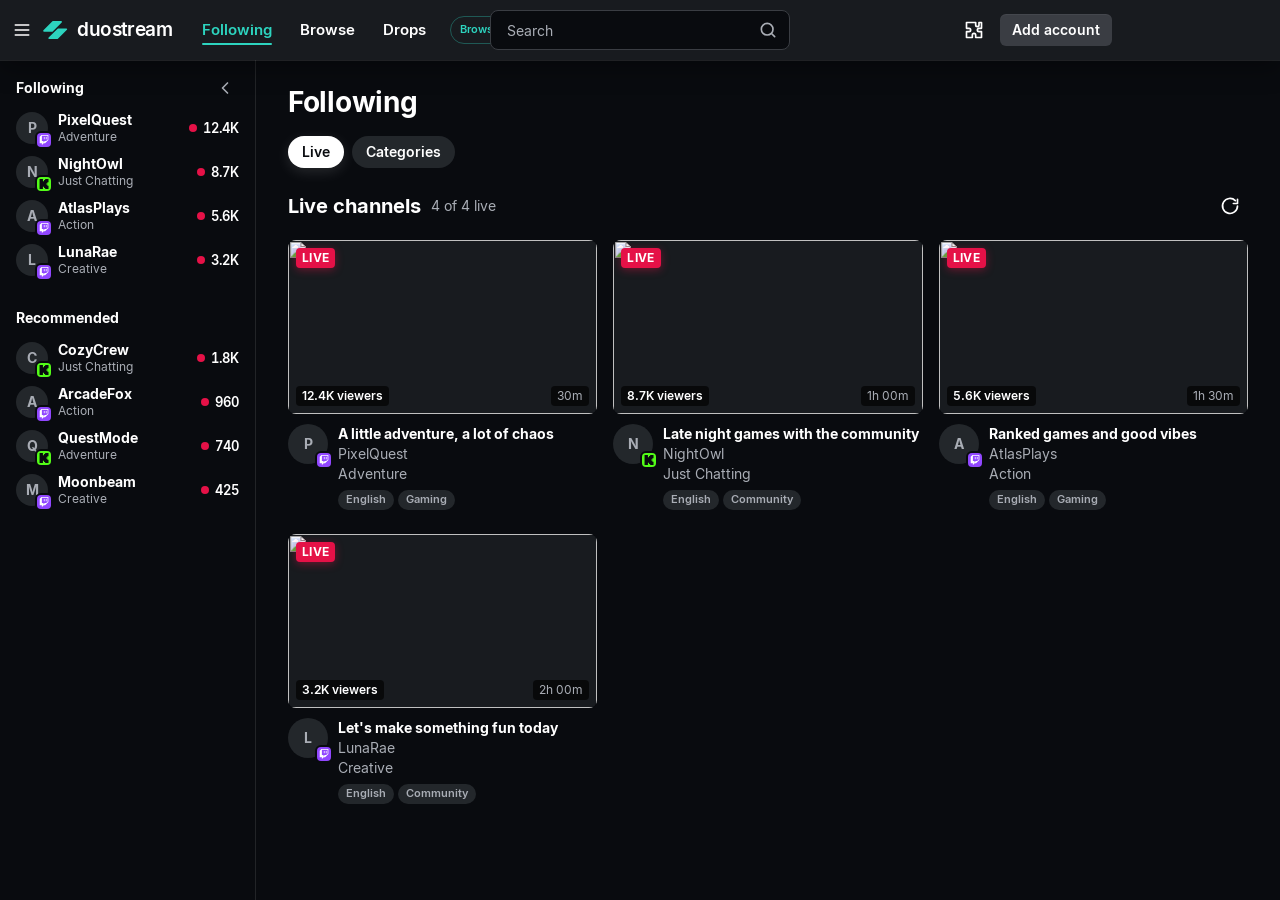
==== commit d486a786: "Add browser preview with sample streaming data" ====
--- a/ui/index.html
+++ b/ui/index.html
@@ -1,4 +1,4 @@
-﻿<!doctype html>
+<!doctype html>
 <html lang="en">
 <head>
   <meta charset="utf-8">
@@ -19,6 +19,7 @@
         <a class="navlink" href="#" data-view="following">Following</a>
         <a class="navlink" href="#" data-view="browse">Browse</a>
         <a class="navlink" href="#" data-view="drops">Drops</a>
+        <span class="preview-label">Browser preview · sample data</span>
       </div>
       <form class="search" id="searchForm" autocomplete="off">
         <input id="searchInput" placeholder="Search" spellcheck="false">
@@ -44,6 +45,7 @@
     <button class="wb close" id="wbClose" title="Close" tabindex="-1"><svg viewBox="0 0 10 10"><path d="M0 0l10 10M10 0 0 10" /></svg></button>
   </div>
 
+  <script src="preview.js"></script>
   <script src="hls.min.js"></script>
   <script src="enhancer.js"></script>
   <script src="app.js"></script>
--- a/ui/app.css
+++ b/ui/app.css
@@ -16,8 +16,9 @@
   --fg-muted: #757981;
   --fg-nontext: #ffffff66;
   --line: #ffffff1a;
-  --brand: #53fc18;          /* voltGreen-150 */
-  --brand-hover: #00e300;
+  --brand: #2dd4bf;          /* duostream mint teal */
+  --kick: #53fc18;           /* Kick brand green (platform marks only) */          /* voltGreen-150 */
+  --brand-hover: #5eead4;
   --brand-fg: #090b0f;
   --live: #e51147;           /* critical-bg strawberry-500 */
   --twitch: #9147ff;
@@ -35,6 +36,10 @@
 a { color: inherit; text-decoration: none; }
 img { display: block; }
 .hidden { display: none !important; }
+.preview-label { display: none; }
+.browser-preview .preview-label { display: inline-flex; margin-left: 8px; padding: 5px 9px; border: 1px solid #2dd4bf55; border-radius: 999px; color: var(--brand); font-size: 11px; font-weight: 600; white-space: nowrap; }
+.browser-preview .winbar { display: none; }
+@media (max-width: 1200px) { .browser-preview .preview-label { position: fixed; right: 12px; bottom: 12px; z-index: 50; margin: 0; background: var(--bg-default); } }
 ::-webkit-scrollbar { width: 8px; height: 8px; }
 ::-webkit-scrollbar-thumb { background: #ffffff26; border-radius: 99px; }
 ::-webkit-scrollbar-thumb:hover { background: #ffffff40; }
@@ -121,7 +126,7 @@
 .avatar.live-ring img, .avatar.live-ring .ph { box-shadow: 0 0 0 2px var(--bg-lowest), 0 0 0 4px var(--brand); }
 .badge { position: absolute; right: -3px; bottom: -3px; width: 14px; height: 14px; border-radius: 4px; display: flex; align-items: center; justify-content: center; font: 700 10px/1 "Inter"; box-shadow: 0 0 0 2px var(--bg-lowest); }
 .badge.t { background: var(--twitch); color: #fff; }
-.badge.k { background: var(--brand); color: var(--brand-fg); }
+.badge.k { background: var(--kick); color: var(--brand-fg); }
 .avatar.lg { width: 40px; height: 40px; }
 .avatar.xl { width: 64px; height: 64px; }
 .avatar.xl .badge { width: 20px; height: 20px; font-size: 13px; right: -2px; bottom: -2px; border-radius: 6px; }
@@ -171,7 +176,7 @@
 .vol:hover input, .vol input:focus { width: 90px; opacity: 1; margin: 0 8px 0 2px; }
 .live-ind { display: inline-flex; align-items: center; gap: 6px; margin-left: 8px; font-weight: 700; font-size: 13px; text-transform: uppercase; }
 .live-ind .dot { width: 8px; height: 8px; border-radius: 50%; background: var(--live); }
-.adtag { margin-left: 10px; padding: 2px 8px; border-radius: var(--radius-sm); background: #53fc1826; color: var(--brand); font-weight: 600; font-size: 12px; }
+.adtag { margin-left: 10px; padding: 2px 8px; border-radius: var(--radius-sm); background: #2dd4bf26; color: var(--brand); font-weight: 600; font-size: 12px; }
 .controls .grow { flex: 1; }
 .qmenu { position: absolute; right: 12px; bottom: 64px; min-width: 180px; background: var(--bg-default); border-radius: var(--radius-lg); padding: 6px; box-shadow: 0 8px 24px #000a; z-index: 5; }
 .qmenu .head { padding: 6px 10px; font-weight: 700; color: var(--fg-subtle); font-size: 12px; text-transform: uppercase; }
@@ -190,7 +195,7 @@
 .info .stitle { font-weight: 600; font-size: 14px; line-height: 20px; margin-top: 2px; white-space: nowrap; overflow: hidden; text-overflow: ellipsis; }
 .info .tags { display: flex; flex-wrap: wrap; gap: 6px; margin-top: 8px; align-items: center; }
 .tag { height: 24px; padding: 0 10px; border-radius: 999px; background: var(--bg-highest); font-size: 12px; font-weight: 600; display: inline-flex; align-items: center; color: var(--fg); }
-.tag.cat { color: var(--brand); background: #53fc181a; }
+.tag.cat { color: var(--brand); background: #2dd4bf1a; }
 .info .actions { display: flex; flex-direction: column; align-items: flex-end; gap: 10px; }
 .info .actions .row { display: flex; gap: 8px; }
 .info .stats { display: flex; align-items: center; gap: 14px; font-size: 14px; color: var(--fg-subtle); font-variant-numeric: tabular-nums; }
@@ -238,7 +243,7 @@
 .signed { display: flex; align-items: center; gap: 10px; margin-top: 12px; }
 .signed .grow { flex: 1; font-weight: 600; }
 .provider .signed .btn { width: auto; margin-top: 0; height: 30px; padding: 0 12px; font-size: 13px; flex: none; }
-.ok-pill { padding: 2px 8px; border-radius: 999px; background: #53fc1826; color: var(--brand); font-size: 12px; font-weight: 700; }
+.ok-pill { padding: 2px 8px; border-radius: 999px; background: #2dd4bf26; color: var(--brand); font-size: 12px; font-weight: 700; }
 .gate .continue { width: 100%; margin-top: 20px; height: 40px; }
 
 .toast { position: fixed; left: 50%; bottom: 24px; transform: translateX(-50%); z-index: 60; padding: 10px 16px; border-radius: var(--radius-lg); background: var(--bg-highest); box-shadow: 0 8px 24px #000a; font-weight: 600; max-width: 560px; }
@@ -278,7 +283,7 @@
 .icon-btn.on { color: var(--brand); }
 .plugin-list { display: flex; flex-direction: column; gap: 10px; }
 .plugin-card { display: flex; align-items: center; gap: 14px; padding: 14px 16px; background: var(--bg-default); border-radius: var(--radius-lg); }
-.pc-icon { width: 40px; height: 40px; flex: none; border-radius: var(--radius-md); background: #53fc181a; color: var(--brand); display: flex; align-items: center; justify-content: center; }
+.pc-icon { width: 40px; height: 40px; flex: none; border-radius: var(--radius-md); background: #2dd4bf1a; color: var(--brand); display: flex; align-items: center; justify-content: center; }
 .pc-icon svg { width: 22px; height: 22px; }
 .pc-body { flex: 1; min-width: 0; }
 .pc-name { font-weight: 700; font-size: 15px; display: flex; align-items: center; gap: 6px; }
@@ -301,7 +306,7 @@
 .setting { display: flex; align-items: center; justify-content: space-between; gap: 16px; padding: 14px 16px; background: var(--bg-default); border-radius: var(--radius-lg); margin-bottom: 10px; }
 .setting p { margin: 2px 0 0; color: var(--fg-subtle); font-size: 13px; }
 .setting .switch { flex: none; }
-.msg.hl { background: #53fc1814; box-shadow: inset 3px 0 0 var(--brand); }
+.msg.hl { background: #2dd4bf14; box-shadow: inset 3px 0 0 var(--brand); }
 .msg .pre { color: var(--fg-muted); font-size: 12px; margin-right: 6px; font-variant-numeric: tabular-nums; }
 
 /* ---------------------------------------------------------------- v0.4: platform marks */
@@ -312,7 +317,7 @@
 .ptag { gap: 5px; padding: 0 9px 0 7px; }
 .ptag svg { width: 12px; height: 12px; }
 .ptag.t svg { color: var(--twitch); }
-.ptag.k svg { color: var(--brand); }
+.ptag.k svg { color: var(--kick); }
 .btn.xs { height: 26px; padding: 0 10px; font-size: 12px; border-radius: var(--radius-sm); }
 .btn.xs svg { width: 14px; height: 14px; }
 .hint { color: var(--fg-subtle); font-size: 13px; line-height: 1.5; }
@@ -371,7 +376,7 @@
 .cmeta .plats { display: inline-flex; gap: 4px; margin-left: auto; }
 .cmeta .plats svg { width: 13px; height: 13px; }
 .cmeta .plats svg:first-child { color: var(--twitch); }
-.cmeta .plats svg:last-child { color: var(--brand); }
+.cmeta .plats svg:last-child { color: var(--kick); }
 .cat-head { display: flex; gap: 20px; align-items: flex-end; }
 .cat-head img { width: 110px; aspect-ratio: 3 / 4; object-fit: cover; border-radius: var(--radius-lg); }
 .cat-head .sub { color: var(--fg-subtle); }
@@ -471,7 +476,7 @@
 .sg-row .plats { display: inline-flex; gap: 4px; margin-left: auto; }
 .sg-row .plats svg { width: 13px; height: 13px; }
 .sg-row .plats svg:first-child { color: var(--twitch); }
-.sg-row .plats svg:last-child { color: var(--brand); }
+.sg-row .plats svg:last-child { color: var(--kick); }
 .sg-row.recent > svg, .sg-row.all > svg { width: 18px; height: 18px; color: var(--fg-subtle); flex: none; margin: 0 7px; }
 .sg-row.all { border-top: 1px solid var(--line); }
 .sg-row.all .name { color: var(--brand); }
@@ -494,7 +499,7 @@
 .fchip { display: inline-flex; align-items: center; gap: 6px; height: 34px; padding: 0 12px; border-radius: 999px; background: var(--bg-highest); font-weight: 600; font-size: 13px; }
 .fchip svg { width: 15px; height: 15px; }
 .fchip:hover { background: var(--bg-800); }
-.fchip.on { background: #53fc1826; color: var(--brand); }
+.fchip.on { background: #2dd4bf26; color: var(--brand); }
 .load-more { display: flex; justify-content: center; padding: 28px 0 8px; min-height: 60px; }
 .ctags { display: flex; flex-wrap: wrap; gap: 4px; margin-top: 6px; }
 .ctag { height: 20px; padding: 0 8px; border-radius: 999px; background: var(--bg-highest); font-size: 11px; font-weight: 600; color: var(--fg-subtle); }
@@ -524,10 +529,10 @@
   --shadow-1: 0 1px 2px #0006, 0 2px 8px #0004;
   --shadow-2: 0 6px 20px #0008, 0 2px 6px #0006;
   --shadow-3: 0 18px 48px #000b, 0 4px 12px #0008;
-  --ring: 0 0 0 2px var(--bg-lowest), 0 0 0 4px #53fc18b3;
-  --glow: 0 0 0 4px #53fc1826, 0 6px 22px #53fc1833;
+  --ring: 0 0 0 2px var(--bg-lowest), 0 0 0 4px #2dd4bfb3;
+  --glow: 0 0 0 4px #2dd4bf26, 0 6px 22px #2dd4bf33;
 }
-::selection { background: #53fc1855; color: #fff; }
+::selection { background: #2dd4bf55; color: #fff; }
 
 /* -- focus: keyboard only, consistent ring */
 :focus { outline: none; }
@@ -539,7 +544,7 @@
 .btn:active:not(:disabled) { transform: scale(.97); }
 .btn:disabled { opacity: .55; cursor: default; }
 .btn.primary { box-shadow: inset 0 -2px 0 #0000001f, var(--shadow-1); }
-.btn.primary:hover:not(:disabled) { background: #6bff35; box-shadow: inset 0 -2px 0 #0000001f, var(--glow); transform: translateY(-1px); }
+.btn.primary:hover:not(:disabled) { background: #5eead4; box-shadow: inset 0 -2px 0 #0000001f, var(--glow); transform: translateY(-1px); }
 .btn.primary:active:not(:disabled) { transform: translateY(0) scale(.97); box-shadow: inset 0 2px 0 #00000026; }
 .btn.secondary { box-shadow: inset 0 1px 0 #ffffff0d; }
 .btn.secondary:hover:not(:disabled) { background: #474b53; transform: translateY(-1px); }
@@ -556,7 +561,7 @@
 /* -- depth: navbar floats over content, logo reacts */
 .navbar { box-shadow: 0 1px 0 var(--line), 0 8px 24px #00000059; }
 .logo .mark { transition: transform .35s var(--ease-out), filter .35s; }
-.logo:hover .mark { transform: rotate(-8deg) scale(1.08); filter: drop-shadow(0 0 8px #53fc1880); }
+.logo:hover .mark { transform: rotate(-8deg) scale(1.08); filter: drop-shadow(0 0 8px #2dd4bf80); }
 .nav-avatar .avatar img { transition: transform var(--t) var(--ease-out), box-shadow var(--t); }
 .nav-avatar:hover .avatar img { transform: scale(1.08); box-shadow: 0 0 0 2px var(--brand); }
 
@@ -568,7 +573,7 @@
 
 /* -- search */
 .search { transition: border-color var(--t), box-shadow var(--t), background var(--t); }
-.search:focus-within { box-shadow: 0 0 0 4px #53fc181a; background: #0c0f13; }
+.search:focus-within { box-shadow: 0 0 0 4px #2dd4bf1a; background: #0c0f13; }
 
 /* -- pills, chips, tags, selects */
 .pill, .fchip, .ctag, .social, .fsel, .tag { transition: background var(--t-fast), color var(--t-fast), transform var(--t-fast) var(--ease), box-shadow var(--t); }
@@ -580,7 +585,7 @@
 .switch::after { box-shadow: 0 1px 3px #0008; transition: transform var(--t) var(--ease-out), width var(--t-fast); }
 .switch:active::after { width: 20px; }
 .switch.on:active::after { transform: translateX(12px); }
-.switch.on { box-shadow: inset 0 1px 2px #0004, 0 0 12px #53fc1840; }
+.switch.on { box-shadow: inset 0 1px 2px #0004, 0 0 12px #2dd4bf40; }
 
 /* -- page transitions (only when the view changes; see setView) */
 @keyframes pageIn { from { opacity: 0; transform: translateY(8px); } to { opacity: 1; transform: none; } }
@@ -597,7 +602,7 @@
 
 /* -- stream / video / category cards: lift + glow */
 .card .thumb, .vcard .thumb, .cat-card .art { transition: transform var(--t) var(--ease-out), box-shadow var(--t) var(--ease-out); }
-.card:hover .thumb, .vcard:hover .thumb { transform: translateY(-4px); box-shadow: 0 0 0 2px var(--brand), 0 14px 30px #000b, 0 0 26px #53fc1826; }
+.card:hover .thumb, .vcard:hover .thumb { transform: translateY(-4px); box-shadow: 0 0 0 2px var(--brand), 0 14px 30px #000b, 0 0 26px #2dd4bf26; }
 .cat-card:hover .art { transform: translateY(-4px); box-shadow: 0 0 0 2px var(--brand), 0 14px 30px #000b; }
 .thumb img, .cat-card .art img { transition: transform .45s var(--ease-out), filter .3s; }
 .card:hover .thumb img, .vcard:hover .thumb img { transform: scale(1.05); }
@@ -610,7 +615,7 @@
 
 /* -- live indicators pulse */
 @keyframes livePulse { 0% { box-shadow: 0 0 0 0 #e51147b3; } 70% { box-shadow: 0 0 0 6px #e5114700; } 100% { box-shadow: 0 0 0 0 #e5114700; } }
-@keyframes greenPulse { 0% { box-shadow: 0 0 0 0 #53fc18b3; } 70% { box-shadow: 0 0 0 6px #53fc1800; } 100% { box-shadow: 0 0 0 0 #53fc1800; } }
+@keyframes greenPulse { 0% { box-shadow: 0 0 0 0 #2dd4bfb3; } 70% { box-shadow: 0 0 0 6px #2dd4bf00; } 100% { box-shadow: 0 0 0 0 #2dd4bf00; } }
 .live-dot, .live-ind .dot { animation: livePulse 2s infinite; }
 .live-pill { animation: livePulse 2.4s infinite; }
 .live-ind.behind .dot { animation: none; }
@@ -649,7 +654,7 @@
 .player.idle .controls { transform: translateY(6px); }
 .controls .icon-btn { border-radius: 8px; }
 .controls .icon-btn:hover { background: #ffffff24; }
-.player .state .spinner { box-shadow: 0 0 24px #53fc1826; }
+.player .state .spinner { box-shadow: 0 0 24px #2dd4bf26; }
 .player video { transition: filter .3s; }
 .player.paused video { filter: brightness(.85); }
 
@@ -664,13 +669,13 @@
 .panel img, .drop-item, .reward { transition: transform var(--t) var(--ease-out), box-shadow var(--t); }
 .panel img.clickable:hover, .drop-item:hover { transform: translateY(-2px); box-shadow: var(--shadow-2); }
 .reward:hover { transform: translateY(-2px); }
-.pbar i { transition: width .6s var(--ease-out); background: linear-gradient(90deg, #3fd10f, var(--brand)); box-shadow: 0 0 10px #53fc1866; }
+.pbar i { transition: width .6s var(--ease-out); background: linear-gradient(90deg, #14b8a6, var(--brand)); box-shadow: 0 0 10px #2dd4bf66; }
 
 /* -- chat */
 @keyframes msgIn { from { opacity: 0; transform: translateX(-6px); } to { opacity: 1; transform: none; } }
 .chat-log .msg { animation: msgIn .2s var(--ease-out); transition: background var(--t-fast); }
 .chat-input { transition: border-color var(--t), box-shadow var(--t), background var(--t); }
-.chat-input:focus-within { box-shadow: 0 0 0 4px #53fc181a; }
+.chat-input:focus-within { box-shadow: 0 0 0 4px #2dd4bf1a; }
 .chat-paused { animation: popUp .2s var(--ease-out); transition: background var(--t-fast); }
 .chat-paused:hover { background: var(--bg-neutral); }
 .em-cell { transition: background var(--t-fast), transform var(--t-fast) var(--ease-out); }
@@ -710,9 +715,9 @@
 
 /* -- follow button */
 .follow-btn { position: relative; display: inline-flex; align-items: center; gap: 8px; height: 40px; padding: 0 18px 0 14px; border-radius: 999px; font-weight: 700; font-size: 14px;
-  color: var(--brand-fg); background: linear-gradient(180deg, #6bff35, #45e010); box-shadow: inset 0 1px 0 #ffffff59, inset 0 -2px 0 #0000001f, 0 4px 14px #53fc1840;
+  color: var(--brand-fg); background: linear-gradient(180deg, #5eead4, #14b8a6); box-shadow: inset 0 1px 0 #ffffff59, inset 0 -2px 0 #0000001f, 0 4px 14px #2dd4bf40;
   transition: transform var(--t-fast) var(--ease), box-shadow var(--t) var(--ease), background var(--t), color var(--t); overflow: visible; }
-.follow-btn:hover { transform: translateY(-1px); box-shadow: inset 0 1px 0 #ffffff59, inset 0 -2px 0 #0000001f, 0 0 0 4px #53fc1826, 0 8px 24px #53fc1859; }
+.follow-btn:hover { transform: translateY(-1px); box-shadow: inset 0 1px 0 #ffffff59, inset 0 -2px 0 #0000001f, 0 0 0 4px #2dd4bf26, 0 8px 24px #2dd4bf59; }
 .follow-btn:active { transform: scale(.95); }
 .follow-btn .fh { position: relative; display: inline-flex; width: 18px; height: 18px; }
 .follow-btn .fh svg { width: 18px; height: 18px; transition: transform .35s var(--ease-out); }
@@ -722,7 +727,7 @@
 .follow-btn .fl > span { grid-area: 1 / 1; transition: opacity var(--t), transform var(--t) var(--ease-out); }
 .follow-btn .f-b { opacity: 0; transform: translateY(6px); }
 .follow-btn.on { color: var(--fg); background: var(--bg-highest); box-shadow: inset 0 1px 0 #ffffff12, var(--shadow-1); }
-.follow-btn.on .fh svg { color: var(--brand); filter: drop-shadow(0 0 6px #53fc1880); }
+.follow-btn.on .fh svg { color: var(--brand); filter: drop-shadow(0 0 6px #2dd4bf80); }
 .follow-btn.on:hover { background: #3a1820; color: #ff6b8a; box-shadow: inset 0 0 0 1px #e5114766; }
 .follow-btn.on:hover .fh svg { color: #ff6b8a; filter: none; transform: scale(.9); }
 .follow-btn.on:hover .f-a { opacity: 0; transform: translateY(-6px); }
@@ -731,7 +736,7 @@
 @keyframes burst { 0% { opacity: 1; transform: scale(.3); } 100% { opacity: 0; transform: scale(2.4); } }
 .follow-btn.pop .fh svg { animation: heartPop .6s var(--ease-out); }
 .follow-btn .burst { position: absolute; inset: -6px; border-radius: 50%; pointer-events: none; opacity: 0;
-  background: conic-gradient(#53fc18 0 4%, transparent 4% 12.5%, #53fc18 12.5% 16.5%, transparent 16.5% 25%, #53fc18 25% 29%, transparent 29% 37.5%, #53fc18 37.5% 41.5%, transparent 41.5% 50%, #53fc18 50% 54%, transparent 54% 62.5%, #53fc18 62.5% 66.5%, transparent 66.5% 75%, #53fc18 75% 79%, transparent 79% 87.5%, #53fc18 87.5% 91.5%, transparent 91.5%);
+  background: conic-gradient(#2dd4bf 0 4%, transparent 4% 12.5%, #2dd4bf 12.5% 16.5%, transparent 16.5% 25%, #2dd4bf 25% 29%, transparent 29% 37.5%, #2dd4bf 37.5% 41.5%, transparent 41.5% 50%, #2dd4bf 50% 54%, transparent 54% 62.5%, #2dd4bf 62.5% 66.5%, transparent 66.5% 75%, #2dd4bf 75% 79%, transparent 79% 87.5%, #2dd4bf 87.5% 91.5%, transparent 91.5%);
   -webkit-mask: radial-gradient(circle, transparent 45%, #000 46%); }
 .follow-btn.pop .burst { animation: burst .55s var(--ease-out); }
 
@@ -748,11 +753,11 @@
 .live-ind.behind .dot { background: #fff9; }
 .live-ind.behind::after { content: "· Go live"; margin-left: 2px; font-weight: 600; letter-spacing: 0; text-transform: none; opacity: .85; }
 .vtime { font-family: Consolas, "Cascadia Mono", monospace; font-size: 12.5px; padding: 3px 8px; border-radius: 6px; background: #ffffff14; }
-.adtag { border-radius: 6px; padding: 3px 8px; background: #53fc1833; backdrop-filter: blur(6px); }
+.adtag { border-radius: 6px; padding: 3px 8px; background: #2dd4bf33; backdrop-filter: blur(6px); }
 /* custom range sliders with green fill (--p is set from JS) */
 .player input[type=range] { -webkit-appearance: none; appearance: none; background: transparent; height: 16px; cursor: pointer; }
 .player input[type=range]::-webkit-slider-runnable-track { height: 4px; border-radius: 99px; background: linear-gradient(90deg, var(--brand) var(--p, 0%), #ffffff40 var(--p, 0%)); transition: height .15s; }
-.player input[type=range]::-webkit-slider-thumb { -webkit-appearance: none; width: 14px; height: 14px; margin-top: -5px; border-radius: 50%; background: #fff; box-shadow: 0 0 0 4px #53fc1840, 0 2px 6px #0009; transform: scale(0); transition: transform .15s var(--ease-out); }
+.player input[type=range]::-webkit-slider-thumb { -webkit-appearance: none; width: 14px; height: 14px; margin-top: -5px; border-radius: 50%; background: #fff; box-shadow: 0 0 0 4px #2dd4bf40, 0 2px 6px #0009; transform: scale(0); transition: transform .15s var(--ease-out); }
 .player input[type=range]:hover::-webkit-slider-thumb, .player input[type=range]:active::-webkit-slider-thumb { transform: scale(1); }
 .controls .seek:hover::-webkit-slider-runnable-track { height: 6px; }
 .controls .seek:hover::-webkit-slider-thumb { margin-top: -4px; }
@@ -823,7 +828,7 @@
 .dd-btn .dd-caret { width: 14px; height: 14px; fill: none; stroke: currentColor; stroke-width: 2.4; color: var(--fg-subtle); transition: transform var(--t) var(--ease-out); }
 .dd-btn:hover { background: var(--bg-highest); border-color: #ffffff21; }
 .dd-btn:active { transform: scale(.97); }
-.dd-btn.set { border-color: #53fc1859; }
+.dd-btn.set { border-color: #2dd4bf59; }
 .dd-btn.set > svg:first-child { color: var(--brand); }
 .dd.open .dd-btn { border-color: var(--brand); background: var(--bg-highest); }
 .dd.open .dd-caret { transform: rotate(180deg); }
@@ -834,11 +839,11 @@
 .dd-opt.sel { color: var(--brand); font-weight: 700; }
 .dd-opt svg { width: 16px; height: 16px; }
 .fchip { height: 36px; border-radius: 10px; border: 1px solid #ffffff12; background: var(--bg-default); }
-.fchip.on { border-color: #53fc1859; }
+.fchip.on { border-color: #2dd4bf59; }
 
 /* -- animated viewer counts */
 [data-n] { font-variant-numeric: tabular-nums; display: inline-block; border-radius: 4px; }
-@keyframes cntUp { 0% { color: var(--brand); text-shadow: 0 0 10px #53fc1899; transform: translateY(-1px); } 100% { color: inherit; text-shadow: none; transform: none; } }
+@keyframes cntUp { 0% { color: var(--brand); text-shadow: 0 0 10px #2dd4bf99; transform: translateY(-1px); } 100% { color: inherit; text-shadow: none; transform: none; } }
 @keyframes cntDown { 0% { color: #ff6b8a; text-shadow: 0 0 10px #e5114799; transform: translateY(1px); } 100% { color: inherit; text-shadow: none; transform: none; } }
 .cnt-up { animation: cntUp 1.4s var(--ease-out); }
 .cnt-down { animation: cntDown 1.4s var(--ease-out); }
@@ -868,7 +873,7 @@
 .ce-pi { display: inline-flex; width: 1em; height: 1em; vertical-align: -.12em; margin-right: 4px; }
 .ce-pi svg { width: 100%; height: 100%; }
 .ce-pi.t { color: var(--twitch); }
-.ce-pi.k { color: var(--brand); }
+.ce-pi.k { color: var(--kick); }
 .ce-fav { display: inline-flex; width: .95em; height: .95em; vertical-align: -.1em; margin-right: 3px; color: #ffb800; }
 .ce-fav svg, .ce-note svg { width: 100%; height: 100%; }
 .ce-note { display: inline-flex; width: .9em; height: .9em; vertical-align: -.08em; margin-left: 4px; color: var(--fg-muted); cursor: help; }
@@ -881,7 +886,7 @@
 /* chat header tools */
 .chat-head .ch-tool { width: 30px; height: 30px; color: var(--fg-subtle); }
 .chat-head .ch-tool svg { width: 17px; height: 17px; }
-.chat-head .ch-tool.on { color: var(--brand); background: #53fc181a; }
+.chat-head .ch-tool.on { color: var(--brand); background: #2dd4bf1a; }
 .chat-search { padding: 8px 10px; border-bottom: 1px solid var(--line); display: flex; flex-direction: column; gap: 8px; animation: popIn .16s var(--ease-out); }
 .cs-input { display: flex; align-items: center; gap: 8px; height: 34px; padding: 0 10px; border-radius: 8px; background: var(--bg-highest); border: 1px solid transparent; }
 .cs-input:focus-within { border-color: var(--brand); }
@@ -960,7 +965,7 @@
 .ce-res svg { width: 14px; height: 14px; }
 .ce-res.bad { background: #e5114726; color: #ff8fa6; }
 .ce-res.ok { background: var(--bg-highest); color: var(--fg-subtle); }
-.ce-res.hl { background: #53fc1826; color: var(--fg); }
+.ce-res.hl { background: #2dd4bf26; color: var(--fg); }
 .ce-adduser { display: flex; gap: 8px; margin: 10px 0 14px; }
 .ce-adduser input { flex: 1; height: 32px; padding: 0 10px; border-radius: 8px; background: var(--bg-lowest); border: 1px solid var(--bg-neutral); outline: 0; }
 .ce-users { display: flex; flex-direction: column; gap: 6px; }
@@ -969,7 +974,7 @@
 .ce-tag { display: inline-flex; align-items: center; gap: 5px; height: 26px; padding: 0 9px; border-radius: 999px; background: var(--bg-highest); font-size: 12px; font-weight: 600; color: var(--fg-muted); transition: background var(--t-fast), color var(--t-fast); }
 .ce-tag svg { width: 12px; height: 12px; }
 .ce-tag:hover { color: var(--fg); }
-.ce-tag.on { color: var(--brand); background: #53fc181a; }
+.ce-tag.on { color: var(--brand); background: #2dd4bf1a; }
 .ce-tag.on.bad { color: #ff8fa6; background: #e5114726; }
 .ce-preview { position: sticky; top: 0; border-radius: 14px; background: var(--bg-lowest); border: 1px solid var(--line); overflow: hidden; }
 .ce-prev-head { padding: 10px 14px; font-weight: 700; font-size: 13px; color: var(--fg-subtle); border-bottom: 1px solid var(--line); text-transform: uppercase; letter-spacing: .4px; }
@@ -1027,3 +1032,10 @@
 .pip-live { display: inline-flex; align-items: center; gap: 5px; height: 20px; padding: 0 7px; border-radius: 5px; background: var(--live); font-size: 10px; font-weight: 700; letter-spacing: .5px; margin-right: 4px; }
 .pip-live .dot { width: 6px; height: 6px; border-radius: 50%; background: #fff; animation: livePulse 2s infinite; }
 .pip-note svg { width: 34px; height: 34px; color: var(--brand); }
+
+/* -- update progress */
+.upd-prog { width: 120px; height: 6px; border-radius: 99px; background: var(--bg-neutral); overflow: hidden; flex: none; }
+.upd-prog.wide { width: 160px; }
+.upd-prog i { display: block; height: 100%; border-radius: 99px; background: linear-gradient(90deg, #14b8a6, var(--brand)); box-shadow: 0 0 10px #2dd4bf66; transition: width .3s var(--ease-out); }
+.upd-err { color: #ff8fa6 !important; }
+#updRow .btn svg { width: 15px; height: 15px; }
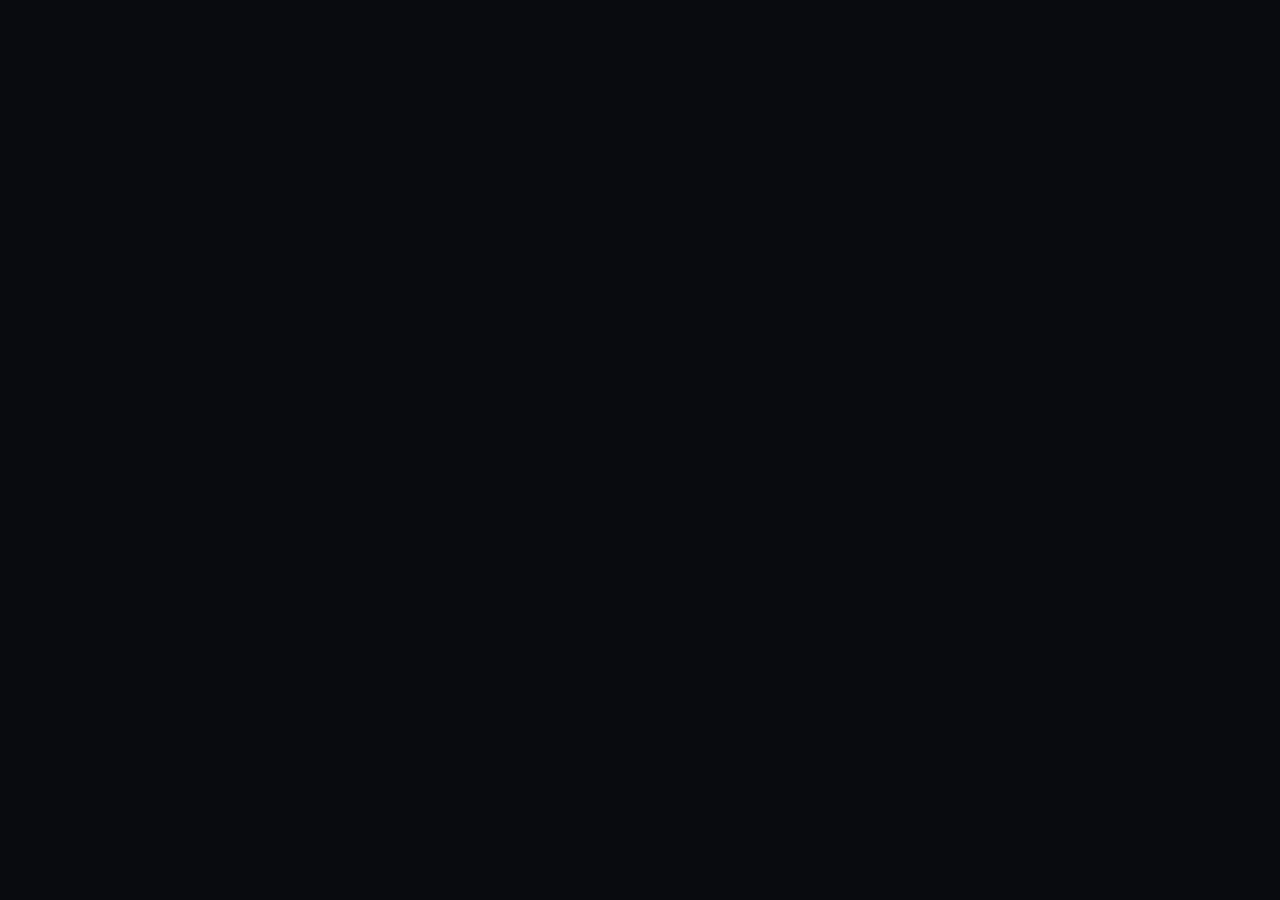
==== commit 5b5dac14: "duostream v1.0.0" ====
--- a/ui/index.html
+++ b/ui/index.html
@@ -19,6 +19,7 @@
         <a class="navlink" href="#" data-view="following">Following</a>
         <a class="navlink" href="#" data-view="browse">Browse</a>
         <a class="navlink" href="#" data-view="drops">Drops</a>
+        <a class="navlink" href="#" data-view="multi">Multiview<span class="nav-count" id="mvCount"></span></a>
         <span class="preview-label">Browser preview · sample data</span>
       </div>
       <form class="search" id="searchForm" autocomplete="off">
@@ -50,5 +51,6 @@
   <script src="enhancer.js"></script>
   <script src="app.js"></script>
   <script src="enhancer-ui.js"></script>
+  <script src="multiview.js"></script>
 </body>
 </html>
--- a/ui/app.css
+++ b/ui/app.css
@@ -609,7 +609,7 @@
 .card:active .thumb, .vcard:active .thumb, .cat-card:active .art { transform: translateY(-1px) scale(.99); }
 .meta .title, .vtitle, .cname { transition: color var(--t-fast); }
 .thumb .live-tag { box-shadow: 0 2px 8px #e5114766; letter-spacing: .3px; }
-.thumb .viewers, .thumb .uptime { backdrop-filter: blur(6px); background: #000000a6; }
+.thumb .viewers, .thumb .uptime { background: #000000bf; }
 .card .avatar img { transition: transform var(--t) var(--ease-out); }
 .card:hover .avatar img { transform: scale(1.06); }
 
@@ -714,22 +714,22 @@
 body.fs .winbar { display: none; }
 
 /* -- follow button */
-.follow-btn { position: relative; display: inline-flex; align-items: center; gap: 8px; height: 40px; padding: 0 18px 0 14px; border-radius: 999px; font-weight: 700; font-size: 14px;
-  color: var(--brand-fg); background: linear-gradient(180deg, #5eead4, #14b8a6); box-shadow: inset 0 1px 0 #ffffff59, inset 0 -2px 0 #0000001f, 0 4px 14px #2dd4bf40;
-  transition: transform var(--t-fast) var(--ease), box-shadow var(--t) var(--ease), background var(--t), color var(--t); overflow: visible; }
-.follow-btn:hover { transform: translateY(-1px); box-shadow: inset 0 1px 0 #ffffff59, inset 0 -2px 0 #0000001f, 0 0 0 4px #2dd4bf26, 0 8px 24px #2dd4bf59; }
-.follow-btn:active { transform: scale(.95); }
-.follow-btn .fh { position: relative; display: inline-flex; width: 18px; height: 18px; }
-.follow-btn .fh svg { width: 18px; height: 18px; transition: transform .35s var(--ease-out); }
+.follow-btn { position: relative; display: inline-flex; align-items: center; justify-content: center; gap: 8px; min-width: 112px; height: 36px; padding: 0 13px; border: 1px solid #2dd4bf45; border-radius: 10px; font-weight: 700; font-size: 13px;
+  color: #8ce9dc; background: #2dd4bf12; box-shadow: none;
+  transition: transform var(--t-fast) var(--ease), border-color var(--t), background var(--t), color var(--t), box-shadow var(--t); overflow: visible; }
+.follow-btn:hover { transform: translateY(-1px); border-color: #2dd4bf91; background: #2dd4bf20; box-shadow: 0 4px 14px #2dd4bf17; }
+.follow-btn:active { transform: scale(.97); }
+.follow-btn .fh { position: relative; display: inline-flex; width: 16px; height: 16px; }
+.follow-btn .fh svg { width: 16px; height: 16px; transition: transform .25s var(--ease-out); }
 .follow-btn:not(.on) .fh svg path { fill: transparent; stroke: currentColor; }
-.follow-btn:hover .fh svg { transform: scale(1.18) rotate(-8deg); }
+.follow-btn:hover .fh svg { transform: scale(1.1); }
 .follow-btn .fl { position: relative; display: inline-grid; }
 .follow-btn .fl > span { grid-area: 1 / 1; transition: opacity var(--t), transform var(--t) var(--ease-out); }
 .follow-btn .f-b { opacity: 0; transform: translateY(6px); }
-.follow-btn.on { color: var(--fg); background: var(--bg-highest); box-shadow: inset 0 1px 0 #ffffff12, var(--shadow-1); }
-.follow-btn.on .fh svg { color: var(--brand); filter: drop-shadow(0 0 6px #2dd4bf80); }
-.follow-btn.on:hover { background: #3a1820; color: #ff6b8a; box-shadow: inset 0 0 0 1px #e5114766; }
-.follow-btn.on:hover .fh svg { color: #ff6b8a; filter: none; transform: scale(.9); }
+.follow-btn.on { color: #d4d8dc; border-color: #ffffff18; background: #ffffff08; box-shadow: none; }
+.follow-btn.on .fh svg { color: var(--brand); }
+.follow-btn.on:hover { border-color: #e55c775c; background: #e5114714; color: #ff8da2; box-shadow: none; }
+.follow-btn.on:hover .fh svg { color: #ff8da2; filter: none; transform: scale(.95); }
 .follow-btn.on:hover .f-a { opacity: 0; transform: translateY(-6px); }
 .follow-btn.on:hover .f-b { opacity: 1; transform: none; }
 @keyframes heartPop { 0% { transform: scale(1); } 30% { transform: scale(1.55); } 55% { transform: scale(.85); } 100% { transform: scale(1); } }
@@ -764,10 +764,10 @@
 .vol:hover input, .vol input:focus { width: 96px; }
 /* big center play when paused */
 .big-play { position: absolute; left: 50%; top: 50%; width: 76px; height: 76px; margin: -38px 0 0 -38px; border-radius: 50%; display: flex; align-items: center; justify-content: center;
-  background: #000000a6; backdrop-filter: blur(10px); border: 1px solid #ffffff26; color: #fff; opacity: 0; transform: scale(.8); pointer-events: none;
+  background: #000000a6; border: 1px solid #ffffff26; color: #fff; opacity: 0; transform: scale(.8); pointer-events: none;
   transition: opacity var(--t) var(--ease), transform .3s var(--ease-out), background var(--t), color var(--t); box-shadow: 0 10px 40px #000a; z-index: 2; }
 .big-play svg { width: 32px; height: 32px; margin-left: 4px; }
-.player.paused .big-play { opacity: 1; transform: none; pointer-events: auto; }
+.player.paused .big-play { opacity: 1; transform: none; pointer-events: auto; backdrop-filter: blur(10px); }
 .player.paused .big-play:hover { background: var(--brand); color: var(--brand-fg); transform: scale(1.06); }
 .player .state:not(.hidden) ~ .big-play { display: none; }
 .mini .big-play { display: none; }
@@ -805,8 +805,8 @@
 .side-div { display: block; width: 28px; height: 2px; border-radius: 2px; background: var(--line); margin: 0 auto; }
 .collapsed .side-section + .side-section { margin-top: 8px; }
 .side-tip { position: fixed; z-index: 120; transform: translate(-4px, -50%); opacity: 0; pointer-events: none; padding: 10px 12px; max-width: 260px; border-radius: 10px;
-  background: #181b1ff2; backdrop-filter: blur(12px); border: 1px solid var(--line); box-shadow: var(--shadow-3); transition: opacity .15s, transform .2s var(--ease-out); }
-.side-tip.on { opacity: 1; transform: translate(0, -50%); }
+  background: #181b1ff2; border: 1px solid var(--line); box-shadow: var(--shadow-3); transition: opacity .15s, transform .2s var(--ease-out); }
+.side-tip.on { opacity: 1; transform: translate(0, -50%); backdrop-filter: blur(12px); }
 .side-tip .st-name { font-weight: 700; }
 .side-tip .st-cat { display: flex; align-items: center; gap: 6px; color: var(--fg-subtle); font-size: 12.5px; margin-top: 2px; }
 .side-tip .st-cat .live-dot { width: 7px; height: 7px; border-radius: 50%; background: var(--live); }
@@ -1039,3 +1039,380 @@
 .upd-prog i { display: block; height: 100%; border-radius: 99px; background: linear-gradient(90deg, #14b8a6, var(--brand)); box-shadow: 0 0 10px #2dd4bf66; transition: width .3s var(--ease-out); }
 .upd-err { color: #ff8fa6 !important; }
 #updRow .btn svg { width: 15px; height: 15px; }
+
+
+/* ================================================================== multiview */
+.nav-count:not(:empty) { margin-left: 6px; min-width: 18px; height: 18px; padding: 0 5px; border-radius: 9px; background: var(--brand); color: var(--brand-fg); font-size: 11px; font-weight: 800; display: inline-flex; align-items: center; justify-content: center; }
+.mv { display: flex; flex-direction: column; height: 100%; background: var(--bg-lowest); }
+.mv:fullscreen { background: #000; }
+.mv-bar { flex: none; display: flex; align-items: center; gap: 10px; height: 56px; padding: 0 14px 0 18px; border-bottom: 1px solid var(--line); }
+.mv-title { display: flex; align-items: center; gap: 10px; font-size: 16px; }
+.mv-title svg { width: 20px; height: 20px; color: var(--brand); }
+.mv-title .sub { color: var(--fg-muted); font-size: 13px; font-weight: 600; }
+.seg { display: flex; padding: 3px; gap: 2px; border-radius: 9px; background: var(--bg-default); border: 1px solid var(--line); }
+.seg button { width: 34px; height: 28px; border-radius: 6px; display: grid; place-items: center; color: var(--fg-subtle); transition: background var(--t-fast), color var(--t-fast); }
+.seg button svg { width: 17px; height: 17px; }
+.seg button:hover { color: var(--fg); }
+.seg button.on { background: var(--bg-neutral); color: var(--brand); }
+.mv-vol { display: flex; align-items: center; gap: 6px; color: var(--fg-subtle); }
+.mv-vol svg { width: 18px; height: 18px; }
+.mv-vol input { width: 90px; accent-color: var(--brand); }
+.mv-grid { flex: 1; min-height: 0; position: relative; }
+.mv-tile { position: absolute; transition: left .32s var(--ease-out), top .32s var(--ease-out), width .32s var(--ease-out), height .32s var(--ease-out), outline-color var(--t); background: #000; border-radius: 10px; overflow: hidden; cursor: pointer; outline: 2px solid transparent; outline-offset: -2px; }
+.mv-tile.focused { outline-color: var(--brand); }
+.mv-tile.drop { outline-color: var(--fg-subtle); outline-style: dashed; }
+.mv-tile:fullscreen { border-radius: 0; outline: 0; }
+.mv-tile video { position: absolute; inset: 0; width: 100%; height: 100%; object-fit: contain; display: block; }
+.mv-state { position: absolute; inset: 0; display: flex; flex-direction: column; align-items: center; justify-content: center; gap: 8px; text-align: center; padding: 12px; background: #090b0fd9; color: var(--fg); font-size: 14px; }
+.mv-state span { color: var(--fg-subtle); font-size: 13px; }
+.mv-state .spinner { width: 30px; height: 30px; }
+.mv-head { position: absolute; left: 0; right: 0; top: 0; display: flex; align-items: center; gap: 4px; padding: 8px 8px 22px 10px; background: linear-gradient(#000000c7, #0000); opacity: 0; transform: translateY(-4px); transition: opacity .18s, transform .18s var(--ease-out); cursor: grab; }
+.mv-tile:hover .mv-head, .mv-tile:focus-within .mv-head { opacity: 1; transform: none; }
+.mv-who { display: flex; align-items: center; gap: 8px; min-width: 0; font-size: 13px; }
+.mv-who .avatar { width: 26px; height: 26px; }
+.mv-name { font-weight: 700; white-space: nowrap; overflow: hidden; text-overflow: ellipsis; }
+.mv-cat { color: var(--fg-subtle); white-space: nowrap; overflow: hidden; text-overflow: ellipsis; }
+.mv-view { display: inline-flex; align-items: center; gap: 5px; color: var(--fg-subtle); font-size: 12px; white-space: nowrap; }
+.mv-view i { width: 7px; height: 7px; border-radius: 50%; background: var(--live); }
+.mv-head .icon-btn { width: 30px; height: 30px; color: #fff; }
+.mv-head .icon-btn svg { width: 17px; height: 17px; }
+.mv-qbtn { height: 24px; padding: 0 8px; border-radius: 6px; background: #ffffff1f; color: #fff; font-size: 11px; font-weight: 700; white-space: nowrap; }
+.mv-qbtn:empty { display: none; }
+.mv-qbtn:hover { background: #ffffff33; }
+.mv-sound { position: absolute; right: 10px; bottom: 10px; width: 28px; height: 28px; border-radius: 8px; display: none; place-items: center; background: var(--brand); color: var(--brand-fg); box-shadow: 0 4px 14px #0008; }
+.mv-sound svg { width: 16px; height: 16px; }
+.mv-tile.focused .mv-sound { display: grid; }
+.mv-tile.focused:hover .mv-sound { opacity: 0; }
+.mv-slot { position: absolute; transition: left .32s var(--ease-out), top .32s var(--ease-out), width .32s var(--ease-out), height .32s var(--ease-out), border-color var(--t), color var(--t), background var(--t); border: 2px dashed var(--line); border-radius: 10px; display: flex; flex-direction: column; align-items: center; justify-content: center; gap: 8px; color: var(--fg-muted); font-weight: 600; }
+.mv-slot svg { width: 28px; height: 28px; }
+.mv-slot:hover { border-color: var(--brand); color: var(--brand); background: #2dd4bf0d; }
+.mv-empty { position: absolute; inset: 0; margin: auto; height: fit-content; max-width: 560px; text-align: center; display: flex; flex-direction: column; align-items: center; gap: 10px; padding: 20px; }
+.mv-empty > svg { width: 44px; height: 44px; color: var(--brand); }
+.mv-empty h2 { margin: 4px 0 0; }
+.mv-empty p { margin: 0 0 6px; color: var(--fg-subtle); }
+.mv-quick { display: flex; flex-wrap: wrap; justify-content: center; gap: 8px; margin-top: 14px; }
+.mv-q-item { display: flex; align-items: center; gap: 8px; padding: 6px 12px 6px 6px; border-radius: 999px; background: var(--bg-default); border: 1px solid var(--line); font-weight: 600; font-size: 13px; transition: border-color var(--t-fast); }
+.mv-q-item:hover { border-color: var(--brand); }
+.mv-q-item .avatar { width: 26px; height: 26px; }
+.mv-open svg { width: 16px; height: 16px; }
+.mv-pick-wrap { position: fixed; inset: 0; z-index: 150; display: flex; align-items: flex-start; justify-content: center; padding-top: 12vh; background: #0009; animation: fadeIn .15s; }
+.mv-pick { width: min(520px, 92vw); max-height: 70vh; display: flex; flex-direction: column; border-radius: 14px; background: var(--bg-default); border: 1px solid var(--line); box-shadow: var(--shadow-3); overflow: hidden; animation: mvPickIn .22s var(--ease-out); }
+.mv-pick-head { display: flex; align-items: center; padding: 12px 10px 4px 16px; }
+.mv-pick-in { display: flex; align-items: center; gap: 10px; margin: 8px 12px; padding: 0 12px; height: 42px; border-radius: 10px; background: var(--bg-lowest); border: 1px solid var(--line); }
+.mv-pick-in:focus-within { border-color: var(--brand); }
+.mv-pick-in svg { width: 18px; height: 18px; color: var(--fg-muted); }
+.mv-pick-in input { flex: 1; background: none; border: 0; outline: 0; color: var(--fg); font-size: 15px; }
+.mv-pick-list { overflow-y: auto; padding: 4px 6px 10px; }
+.mv-pick-sec { padding: 10px 10px 6px; font-size: 12px; font-weight: 700; letter-spacing: .5px; color: var(--fg-muted); text-transform: uppercase; }
+.mv-pick-row { width: 100%; display: flex; align-items: center; gap: 10px; padding: 8px 10px; border-radius: 9px; text-align: left; transition: background var(--t-fast); }
+.mv-pick-row:hover { background: var(--bg-highest); }
+.mv-pick-row.find svg { width: 18px; height: 18px; color: var(--brand); }
+.mv-pick-row .spinner { width: 18px; height: 18px; border-width: 2px; }
+.mv-pick-name { flex: 1; min-width: 0; display: flex; flex-direction: column; font-weight: 600; }
+.mv-pick-name small { color: var(--fg-subtle); font-weight: 500; white-space: nowrap; overflow: hidden; text-overflow: ellipsis; }
+@keyframes mvPickIn { from { opacity: 0; transform: translateY(10px) scale(.97); } }
+/* the nav has one more link (Multiview): keep the centered search clear of it, and stop centering on
+   narrower windows so the two never overlap */
+.navbar .search { width: clamp(240px, calc(100vw - 1180px), 480px); }
+@media (max-width: 1560px) {
+  .navbar .left { flex: none; }
+  .navbar .search { position: relative; left: auto; transform: none; width: auto; flex: 0 1 420px; min-width: 160px; margin: 0 8px 0 16px; }
+}
+@media (max-width: 1180px) { .navbar .logo .word { display: none; } }
+/* small tiles: the streamer's name wins over category and viewer count */
+.mv-who { flex: 0 1 auto; }
+.mv-name { flex: 0 0 auto; max-width: 140px; }
+.mv-view { flex: 0 2 auto; overflow: hidden; }
+.mv-cat { flex: 0 100 auto; min-width: 0; }
+.mv-who .badge.inline { flex: none; }
+
+/* plugin icons that are not app icons: drawn as a mask in the button color (an SVG mask cannot run code) */
+.picon-mask { display: inline-block; width: 20px; height: 20px; background: currentColor; -webkit-mask: var(--m) center / contain no-repeat; mask: var(--m) center / contain no-repeat; }
+
+/* moderation: messages a moderator deleted (or from a banned / timed-out user), and your messages Twitch refused */
+.msg.deleted .t, .msg.deleted .em { opacity: .4; text-decoration: line-through; }
+.msg.failed .t { opacity: .5; }
+.msg.failed .t::after { content: " · not sent"; color: #f87171; font-size: 11px; font-weight: 600; }
+
+/* chat history from before you joined */
+.msg.hist { opacity: .6; }
+.msg.hist-div { text-align: center; font-size: 11px; letter-spacing: .02em; border-bottom: 1px solid var(--line); margin: 4px 0 6px; padding-bottom: 4px; }
+/* per-channel live notifications */
+.bell-btn { color: var(--fg-subtle); }
+.bell-btn.on { color: var(--brand); }
+
+/* ================================================================== redesign (Builder.io) */
+/* -- discovery home */
+.browser-preview .navbar { padding-right: 16px; }
+.main { background: var(--bg-lowest); }
+.page { width: 100%; padding: 30px clamp(20px, 3vw, 48px) 56px; }
+.page-title { font-size: clamp(26px, 2.1vw, 32px); letter-spacing: -.8px; }
+.section-title { letter-spacing: -.3px; }
+.featured-stream { position: relative; display: flex; width: 100%; min-height: clamp(240px, 28vw, 360px); align-items: flex-end; overflow: hidden; margin: 4px 0 32px; padding: clamp(24px, 4vw, 48px); border: 1px solid #ffffff1c; border-radius: 20px; background: #17201f; text-align: left; isolation: isolate; box-shadow: 0 22px 60px #0005, inset 0 1px 0 #ffffff1a; transition: transform .25s var(--ease-out), border-color .2s, box-shadow .25s; }
+.featured-stream:hover { transform: translateY(-3px); border-color: #2dd4bf66; box-shadow: 0 26px 68px #0008, 0 0 36px #2dd4bf16; }
+.featured-art, .featured-art img, .featured-scrim { position: absolute; inset: 0; width: 100%; height: 100%; }
+.featured-art img { object-fit: cover; object-position: center 38%; opacity: .76; transition: transform .7s var(--ease-out); }
+.featured-stream:hover .featured-art img { transform: scale(1.035); }
+.featured-scrim { z-index: 1; background: #090b0f80; }
+.featured-content { position: relative; z-index: 2; display: flex; max-width: min(680px, 78%); flex-direction: column; align-items: flex-start; }
+.featured-content .eyebrow, .for-you-intro .eyebrow { display: inline-flex; align-items: center; gap: 8px; color: #83eadb; font-size: 11px; font-weight: 700; letter-spacing: 1.2px; }
+.featured-content .live-dot { width: 8px; height: 8px; border-radius: 50%; background: var(--live); box-shadow: 0 0 13px #e5114799; }
+.feature-separator { color: #ffffff66; }
+.featured-title { margin-top: 15px; font-size: clamp(28px, 4vw, 48px); font-weight: 700; line-height: 1.08; letter-spacing: -1.5px; text-wrap: balance; }
+.featured-subtitle { max-width: 520px; margin-top: 10px; color: #e3e6e8; font-size: clamp(14px, 1.5vw, 17px); line-height: 1.5; }
+.featured-action { display: inline-flex; align-items: center; gap: 12px; margin-top: 24px; padding: 11px 16px; border-radius: 10px; background: var(--brand); color: var(--brand-fg); font-size: 14px; font-weight: 700; box-shadow: 0 5px 18px #2dd4bf40; transition: gap .2s, background .2s; }
+.featured-stream:hover .featured-action { gap: 17px; background: var(--brand-hover); }
+.featured-action span { font-size: 17px; }
+.featured-viewers { position: absolute; z-index: 2; top: 20px; right: 20px; display: inline-flex; align-items: center; gap: 7px; padding: 8px 11px; border: 1px solid #ffffff24; border-radius: 999px; background: #090b0f80; color: white; font-size: 12px; font-weight: 600; backdrop-filter: blur(12px); }
+.featured-viewers svg { width: 15px; height: 15px; color: var(--brand); }
+.for-you-intro { margin: 4px 0 24px; padding: 30px 32px; border: 1px solid #ffffff12; border-radius: 18px; background: #171c20; }
+.for-you-intro h2 { margin: 9px 0 5px; font-size: clamp(25px, 3vw, 36px); letter-spacing: -1px; }
+.for-you-intro p { margin: 0 0 18px; color: var(--fg-subtle); }
+.fy { margin-bottom: 38px; }
+.fy .section-title { margin-bottom: 17px; font-size: 19px; }
+.grid { gap: 28px 18px; }
+.card .thumb { border: 1px solid #ffffff0d; border-radius: 12px; box-shadow: 0 8px 22px #0004; }
+.card .meta { gap: 12px; margin-top: 12px; }
+.card .meta .text { padding-top: 1px; }
+.card .meta .title { display: -webkit-box; overflow: hidden; white-space: normal; -webkit-line-clamp: 2; -webkit-box-orient: vertical; line-height: 20px; }
+.card .meta .chan { margin-top: 2px; font-size: 13px; }
+.card .meta .cat { font-size: 13px; }
+.navbar { backdrop-filter: blur(18px); }
+.sidebar { background: #0c0e12; }
+.side-head { color: #e8ebed; letter-spacing: .1px; }
+.side-row { min-height: 48px; border-radius: 10px; transition: background .16s, transform .16s; }
+.side-row:hover { background: #ffffff0a; }
+.pill { border: 1px solid #ffffff0d; }
+.pill.active { border-color: #fff; }
+.empty { max-width: 720px; margin: 0 auto; }
+
+@media (max-width: 1100px) {
+  :root { --side-w: 220px; --chat-w: 300px; }
+  .navbar { padding-right: 150px; }
+  .navbar .search { width: clamp(190px, calc(100vw - 900px), 360px); }
+  .logo { margin-right: 7px; }
+  .navlink { padding-inline: 9px; font-size: 14px; }
+  .page { padding-inline: 24px; }
+  .grid { grid-template-columns: repeat(auto-fill, minmax(260px, 1fr)); }
+}
+@media (max-width: 820px) {
+  :root { --nav-h: 104px; --side-w: 60px; }
+  .navbar { height: var(--nav-h); flex-wrap: wrap; align-content: center; gap: 4px 8px; padding: 6px 12px 8px; }
+  .browser-preview .navbar { padding-right: 12px; }
+  .navbar .left { order: 0; flex: 1 1 auto; height: 40px; }
+  .navbar .right { order: 1; flex: 0 0 auto; height: 40px; }
+  .navbar .search { position: relative; top: auto; left: auto; order: 2; width: 100%; height: 38px; flex: 1 0 100%; transform: none; }
+  .navbar .navlink { height: 32px; padding-inline: 9px; }
+  .logo { margin-left: 0; font-size: 17px; }
+  .navbar { padding-right: 150px; }
+  .sidebar { padding-inline: 5px; }
+  .sidebar:not(.collapsed) .side-head span, .sidebar:not(.collapsed) .side-row .sinfo, .sidebar:not(.collapsed) .side-row .count, .sidebar:not(.collapsed) .side-more, .sidebar:not(.collapsed) .side-empty { display: none; }
+  .sidebar:not(.collapsed) .side-head { justify-content: center; padding: 0; }
+  .sidebar:not(.collapsed) .side-row { height: 52px; justify-content: center; padding: 0; }
+  .sidebar:not(.collapsed) .side-row .avatar { width: 38px; height: 38px; }
+  .sidebar:not(.collapsed) .side-row .badge { display: none; }
+  .page { padding: 24px 20px 44px; }
+  .featured-stream { min-height: 260px; }
+}
+@media (max-width: 560px) {
+  :root { --side-w: 0px; }
+  .sidebar { display: none; }
+  .navbar { gap: 4px 5px; padding-inline: 8px; }
+  .browser-preview .navbar { padding-inline: 8px; }
+  .navbar { padding-right: 8px; }
+  .navlink { font-size: 13px !important; padding-inline: 7px !important; }
+  .logo { gap: 6px; font-size: 15px; }
+  .logo .mark { height: .85em; }
+  .navbar .right { gap: 2px; }
+  .navbar .right .btn { padding-inline: 9px; }
+  .navbar .right .icon-btn, .navbar .right .nav-avatar { width: 32px; height: 32px; }
+  .page { padding: 20px 14px 36px; }
+  .page-title { font-size: 25px; }
+  .grid { grid-template-columns: minmax(0, 1fr); gap: 22px; }
+  .featured-stream { min-height: 250px; margin-bottom: 25px; padding: 22px; border-radius: 15px; }
+  .featured-content { max-width: 100%; }
+  .featured-title { max-width: 90%; font-size: 30px; }
+  .featured-subtitle { max-width: 90%; font-size: 14px; }
+  .featured-viewers { top: 12px; right: 12px; padding: 6px 8px; font-size: 11px; }
+  .featured-scrim { background: #090b0f9c; }
+  .for-you-intro { padding: 22px; }
+  .chat:not(.hidden) { position: fixed; z-index: 40; inset: var(--nav-h) 0 0 auto; width: min(360px, 100vw); box-shadow: -18px 0 40px #0009; }
+  .info { flex-wrap: wrap; gap: 12px; padding: 14px; }
+  .info .actions { margin-left: auto; }
+  .info .stats { flex-wrap: wrap; }
+}
+@media (max-width: 390px) {
+  .logo .word { display: none; }
+  .navbar .navlink { padding-inline: 6px !important; }
+  .navbar .right .btn { font-size: 12px; }
+  .featured-title { font-size: 26px; }
+}
+
+/* -- shared polish across every view */
+.page > .page-title:first-child { margin-bottom: 20px; }
+.page-title { text-wrap: balance; }
+.section-title { min-height: 34px; }
+.section-title .sub { font-size: 13px; }
+.pills { gap: 9px; margin-bottom: 22px; }
+.pill { min-height: 36px; padding-inline: 15px; border-radius: 999px; background: #ffffff08; color: #c5c8cc; }
+.pill.active { background: #eaf7f5; color: #101518; }
+.filters { padding: 12px; margin: 0 0 20px; border: 1px solid #ffffff0d; border-radius: 14px; background: #ffffff04; }
+.chan-list { gap: 8px; }
+.chan-row { padding: 14px 16px; border: 1px solid #ffffff0b; background: #ffffff03; transition: background .18s, border-color .18s, transform .18s; }
+.chan-row:hover { transform: translateY(-1px); background: #ffffff08; border-color: #2dd4bf3d; }
+.cr-name { letter-spacing: -.2px; }
+.cat-grid { grid-template-columns: repeat(auto-fill, minmax(160px, 1fr)); gap: 24px 16px; }
+.cat-card .art { border: 1px solid #ffffff12; border-radius: 13px; box-shadow: 0 8px 22px #0004; }
+.cat-card .cname { margin-top: 10px; }
+.cmeta { font-size: 12px; }
+.cat-head { position: relative; overflow: hidden; padding: 20px; border: 1px solid #ffffff12; border-radius: 18px; background: #171c20; align-items: center; }
+.cat-head img { width: 96px; border: 1px solid #ffffff2a; box-shadow: 0 10px 24px #0008; }
+.cat-head .sub { font-size: 13px; }
+.drop-camp { padding: 20px; border: 1px solid #ffffff10; background: #171a1f; }
+.dc-head { min-height: 64px; }
+.dc-head img { width: 54px; height: 72px; border: 1px solid #ffffff16; border-radius: 9px; box-shadow: 0 5px 16px #0005; }
+.dc-name { font-size: 16px; letter-spacing: -.2px; }
+.dc-items { gap: 14px; }
+.drop-item { border: 1px solid #ffffff0a; background: #ffffff06; transition: transform .18s var(--ease-out), border-color .18s, background .18s; }
+.drop-item:hover { border-color: #2dd4bf40; background: #ffffff0b; }
+.setting { padding: 16px 18px; border: 1px solid #ffffff0c; background: #171a1f; transition: border-color .18s, transform .18s; }
+.setting:hover { border-color: #ffffff20; transform: translateY(-1px); }
+.setting b { letter-spacing: -.1px; }
+.provider { background: #171a1f; border-color: #ffffff12; }
+.plugin-card { border: 1px solid #ffffff10; background: #171a1f; transition: transform .2s var(--ease-out), border-color .2s, box-shadow .2s; }
+.plugin-card:hover { transform: translateY(-2px); border-color: #2dd4bf42; box-shadow: var(--shadow-2); }
+.pc-icon { border: 1px solid #2dd4bf1c; border-radius: 12px; }
+.docs { border: 1px solid #ffffff12; background: #171a1f; }
+.docs pre { border: 1px solid #ffffff0b; }
+.source-row { border: 1px solid #ffffff0b; background: #ffffff05; }
+.about-main { border: 1px solid #ffffff12; background: #171a1f; }
+.panel { padding: 14px; border: 1px solid #ffffff10; border-radius: 14px; background: #ffffff04; }
+.panel h4 { letter-spacing: -.1px; }
+.vcard .thumb { border-radius: 12px; border: 1px solid #ffffff0d; box-shadow: 0 8px 22px #0004; }
+.vtitle { margin-top: 10px; line-height: 1.45; }
+.tabbar { position: sticky; top: 0; z-index: 8; padding-top: 4px; background: #090b0feF; backdrop-filter: blur(14px); }
+.tabbar button { min-width: 64px; }
+.info { border-bottom: 1px solid #ffffff0d; background: #101317; }
+.chat { background: #0d1014; }
+.chat-head { background: #ffffff03; }
+.chat-foot { border-top: 1px solid #ffffff0d; }
+.empty { padding: clamp(40px, 7vw, 76px) 24px; border: 1px dashed #ffffff16; border-radius: 18px; background: #ffffff03; }
+.empty h2 { letter-spacing: -.3px; }
+.error-box { border: 1px solid #e5114735; border-radius: 12px; }
+.gate { background: #0c0f13; }
+.gate .box { border: 1px solid #ffffff15; background: #171a1f; border-radius: 20px; }
+.toast { border: 1px solid #ffffff20; backdrop-filter: blur(14px); }
+
+@media (max-width: 820px) {
+  .cat-grid { grid-template-columns: repeat(auto-fill, minmax(135px, 1fr)); gap: 18px 12px; }
+  .dc-head { flex-wrap: wrap; }
+  .dc-head .grow { flex-basis: calc(100% - 72px); }
+  .dc-head > button { margin-left: auto; }
+  .setting { padding: 14px; }
+  .plugin-card { flex-wrap: wrap; }
+  .pc-actions { margin-left: auto; }
+  .cat-head { align-items: flex-start; }
+  .cat-head img { width: 76px; }
+  .ch-tabs { padding-inline: 20px; }
+}
+@media (max-width: 560px) {
+  .section-title { flex-wrap: wrap; font-size: 18px; }
+  .section-title .sub { flex-basis: 100%; order: 3; }
+  .filters { gap: 7px; padding: 9px; }
+  .filters .spacer { display: none; }
+  .cat-grid { grid-template-columns: repeat(2, minmax(0, 1fr)); gap: 18px 12px; }
+  .cat-head { gap: 14px; padding: 14px; }
+  .cat-head img { width: 64px; }
+  .cat-head .row-actions { flex-wrap: wrap; }
+  .drop-camp { padding: 14px; }
+  .dc-head { gap: 10px; }
+  .dc-head .grow { flex: 1; }
+  .dc-items { grid-template-columns: repeat(2, minmax(0, 1fr)); gap: 9px; }
+  .dc-head > button { margin-left: 0; }
+  .setting { align-items: flex-start; }
+  .setting p { max-width: 42ch; }
+  .plugin-card { gap: 10px; padding: 12px; }
+  .pc-actions { width: 100%; justify-content: flex-end; }
+  .pc-name { flex-wrap: wrap; }
+  .row-actions { flex-wrap: wrap; }
+  .source-add { flex-wrap: wrap; }
+  .source-add input { flex-basis: 100%; }
+  .ch-tabs { padding: 0 14px 32px; }
+  .tabbar { gap: 18px; }
+  .about-main { padding: 16px; }
+  .panels { grid-template-columns: minmax(0, 1fr); }
+  .info .uname { font-size: 19px; }
+  .gate .box { padding: 24px 18px; }
+  .chan-row { gap: 10px; padding: 12px; }
+  .chan-row .avatar.xl { width: 52px; height: 52px; }
+}
+@media (prefers-reduced-motion: reduce) {
+  .featured-stream:hover, .chan-row:hover, .setting:hover, .plugin-card:hover { transform: none; }
+}
+
+/* -- stream identity and actions */
+.info { justify-content: space-between; gap: 24px; padding: 20px clamp(20px, 3vw, 36px); background: transparent; }
+.channel-identity { display: flex; align-items: center; gap: 14px; flex: 1; min-width: 0; }
+.channel-identity .avatar.xl { width: 56px; height: 56px; }
+.info .who { flex: 1; min-width: 0; }
+.info .uname { font-size: 21px; line-height: 1.25; }
+.info .stitle { max-width: 72ch; margin-top: 4px; color: #c4c8cd; font-weight: 400; }
+.info .tags { margin-top: 7px; }
+.info .actions { display: flex; flex-direction: row; align-items: center; justify-content: flex-end; gap: 16px; flex: none; }
+.info .actions .row { order: 2; }
+.info .stats { gap: 11px; }
+.info .stats .v, .info .stats .uptime-stat { display: flex; align-items: center; gap: 6px; padding: 0; border: 0; border-radius: 0; background: transparent; }
+.info .stats .v { font-size: 14px; }
+.info .stats .v svg { width: 15px; height: 15px; }
+.info .stats small { color: var(--fg-subtle); font-size: 12px; font-weight: 400; }
+.info .stats .uptime-stat { flex-direction: row; gap: 6px; min-width: 0; padding-left: 11px; border-left: 1px solid #ffffff20; }
+.info .stats .uptime-stat small { font-size: 10px; font-weight: 600; letter-spacing: .4px; }
+.info .stats .uptime-stat #uptime { padding: 0; border: 0; background: transparent; color: #d8dadd; font-family: Consolas, "Cascadia Mono", monospace; font-size: 13px; }
+.info .follow-btn { min-width: 104px; height: 36px; padding: 0 12px; border: 0; border-radius: 8px; background: var(--brand); color: #10201e; font-size: 13px; }
+.info .follow-btn:hover { border: 0; background: #5eead4; box-shadow: none; }
+.info .follow-btn.on { background: #292d32; color: #e2e5e8; }
+.info .follow-btn.on:hover { background: #382328; color: #ff8da2; }
+
+@media (max-width: 820px) {
+  .info { align-items: flex-start; flex-wrap: wrap; gap: 12px; padding: 16px 20px; }
+  .channel-identity { flex: 1 1 100%; }
+  .info .actions { width: 100%; justify-content: space-between; }
+}
+@media (max-width: 560px) {
+  .info { padding: 16px 14px; }
+  .channel-identity { gap: 11px; }
+  .channel-identity .avatar.xl { width: 50px; height: 50px; }
+  .info .uname { font-size: 18px; }
+  .info .stitle { white-space: normal; display: -webkit-box; -webkit-line-clamp: 2; -webkit-box-orient: vertical; }
+  .info .actions { justify-content: space-between; gap: 8px; }
+  .info .stats { gap: 6px; }
+  .info .stats .v { gap: 5px; font-size: 13px; }
+  .info .stats .v small { display: none; }
+  .info .stats .uptime-stat { min-width: 0; padding-left: 8px; }
+  .info .stats .uptime-stat small { display: none; }
+  .info .follow-btn { min-width: 96px; height: 36px; }
+}
+@media (max-width: 370px) {
+  .info .actions { align-items: flex-start; flex-wrap: wrap; }
+  .info .actions .row { margin-left: auto; }
+}
+
+/* audio only: picture hidden, a calm card instead */
+.player .audio-card { display: none; }
+.player.audio-only video { opacity: 0; }
+.player.audio-only .audio-card { position: absolute; inset: 0; display: flex; flex-direction: column; align-items: center; justify-content: center; gap: 10px; background: radial-gradient(circle at 50% 40%, #2dd4bf1f, transparent 60%), #0b0e10; pointer-events: none; }
+.audio-card .ac-name { font-size: 20px; font-weight: 800; }
+.audio-card .ac-note { color: var(--fg-subtle); font-size: 13px; }
+.audio-card .ac-bars { display: flex; gap: 4px; height: 22px; align-items: flex-end; }
+.audio-card .ac-bars i { width: 4px; border-radius: 2px; background: var(--brand); animation: acBar 1.1s ease-in-out infinite; }
+.audio-card .ac-bars i:nth-child(2) { animation-delay: .15s; } .audio-card .ac-bars i:nth-child(3) { animation-delay: .3s; }
+.audio-card .ac-bars i:nth-child(4) { animation-delay: .45s; } .audio-card .ac-bars i:nth-child(5) { animation-delay: .6s; }
+.player.paused .audio-card .ac-bars i { animation-play-state: paused; }
+@keyframes acBar { 0%, 100% { height: 5px; } 50% { height: 22px; } }
+#cAudio.on { color: var(--brand); }
+/* sleep timer tag next to the controls */
+.sleep-tag { display: inline-flex; align-items: center; gap: 4px; height: 26px; padding: 0 8px; border-radius: 13px; background: #ffffff14; color: var(--brand); font-size: 12px; font-weight: 700; }
+.sleep-tag svg { width: 14px; height: 14px; }
+.qmenu .row svg { width: 14px; height: 14px; vertical-align: -2px; margin-right: 6px; }
+/* raid bar */
+.raid-bar svg { color: var(--brand); }
